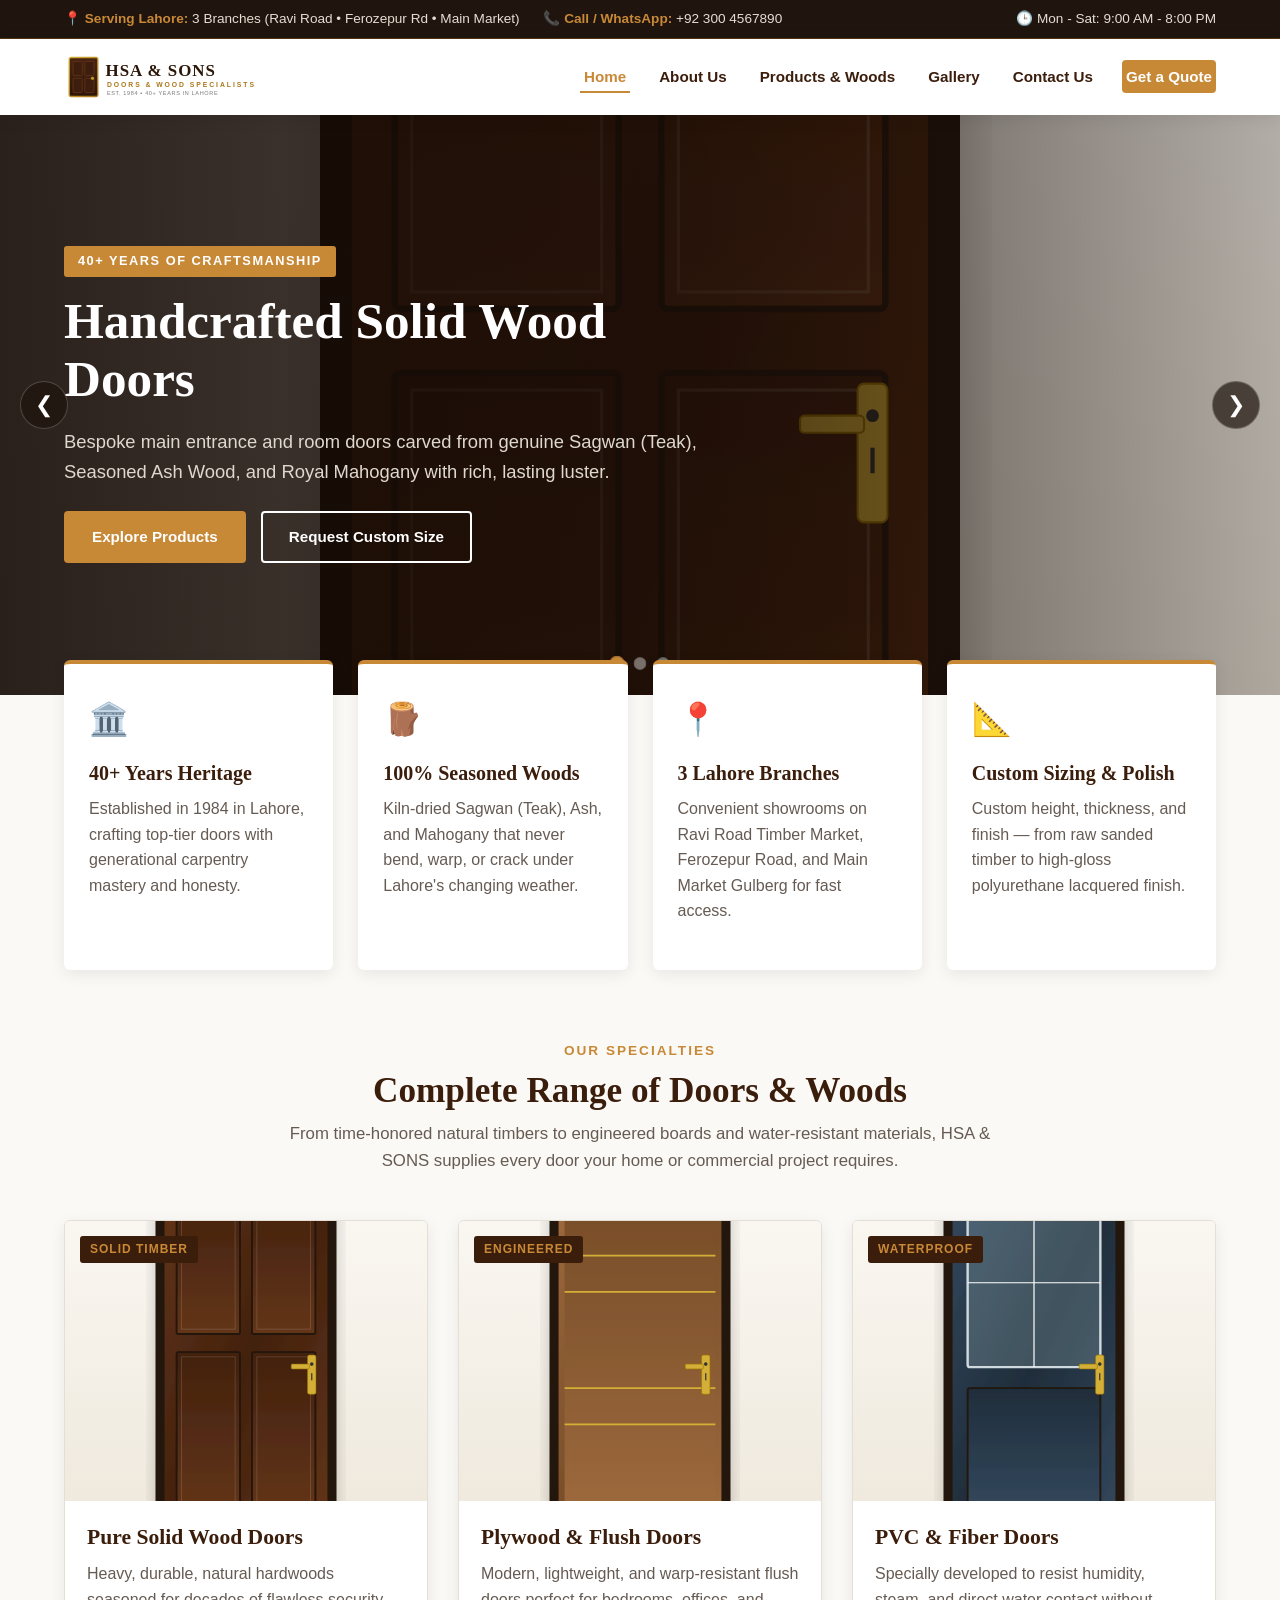
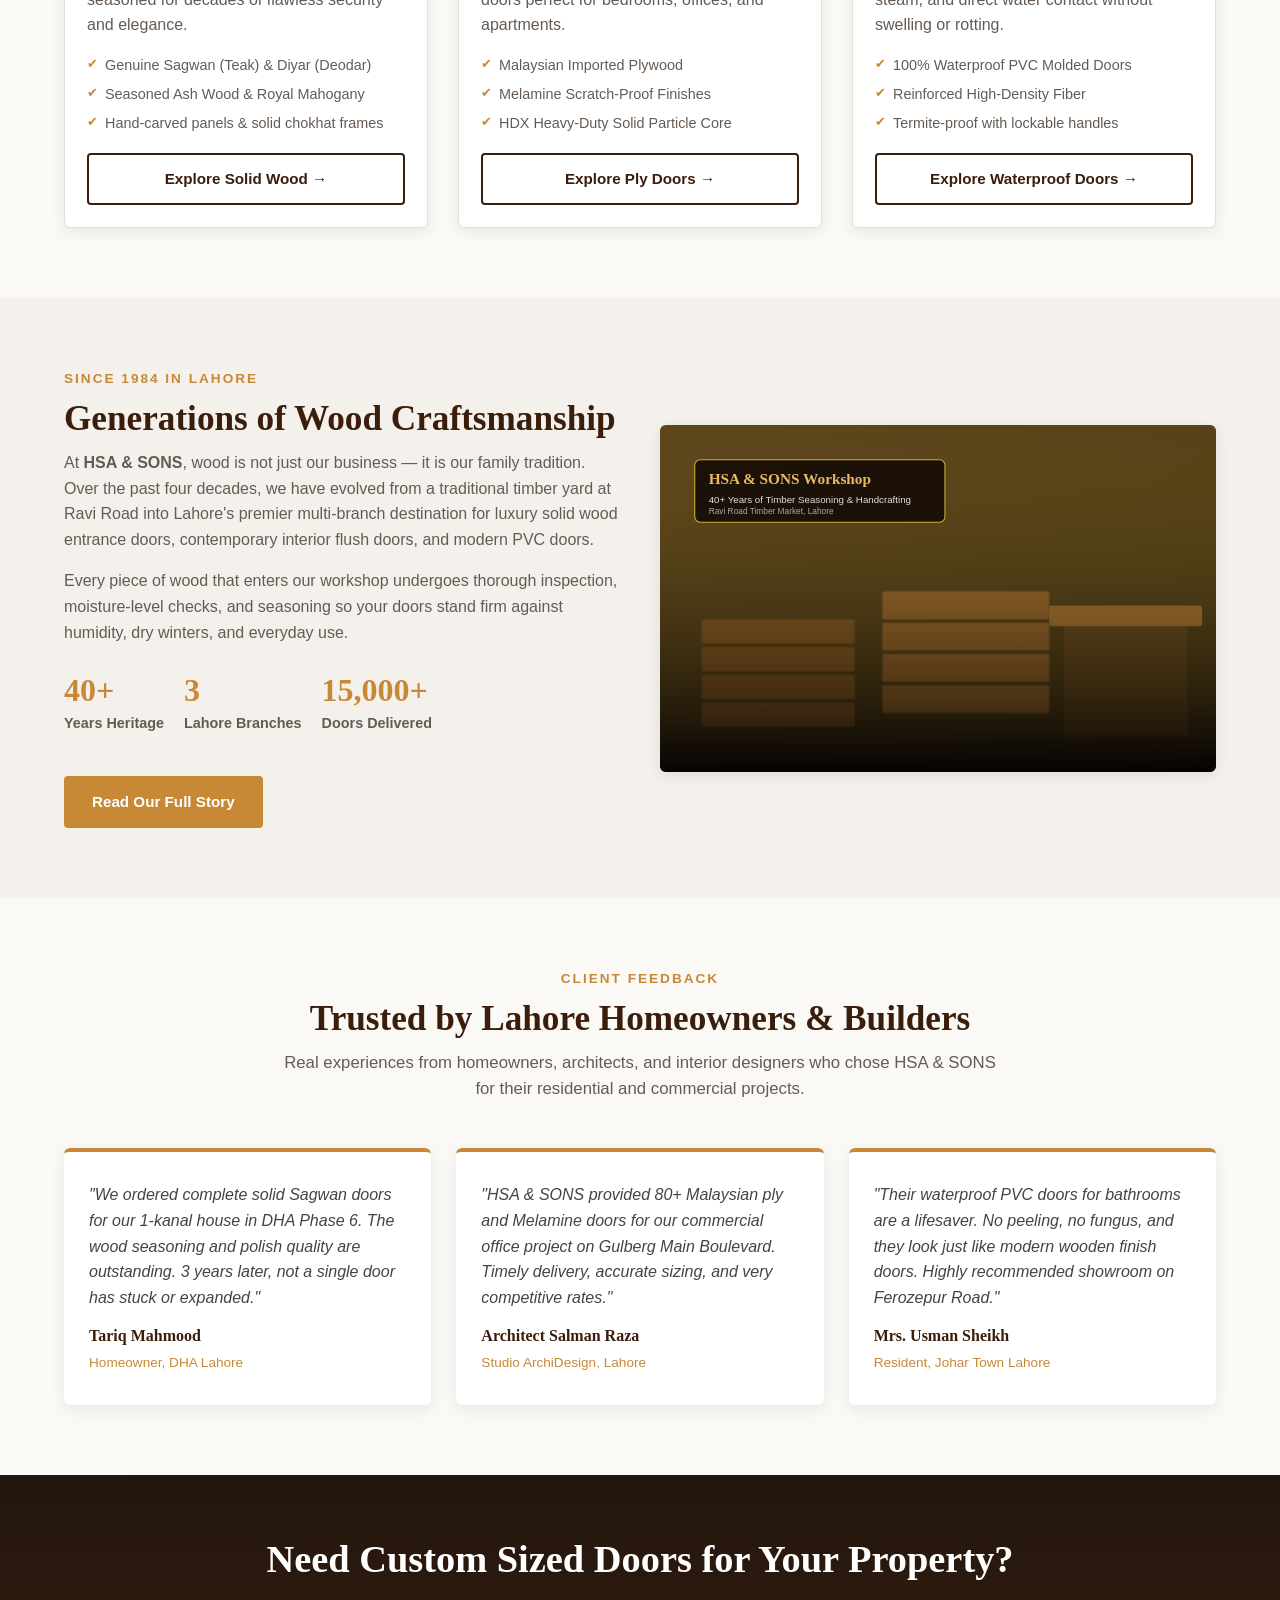
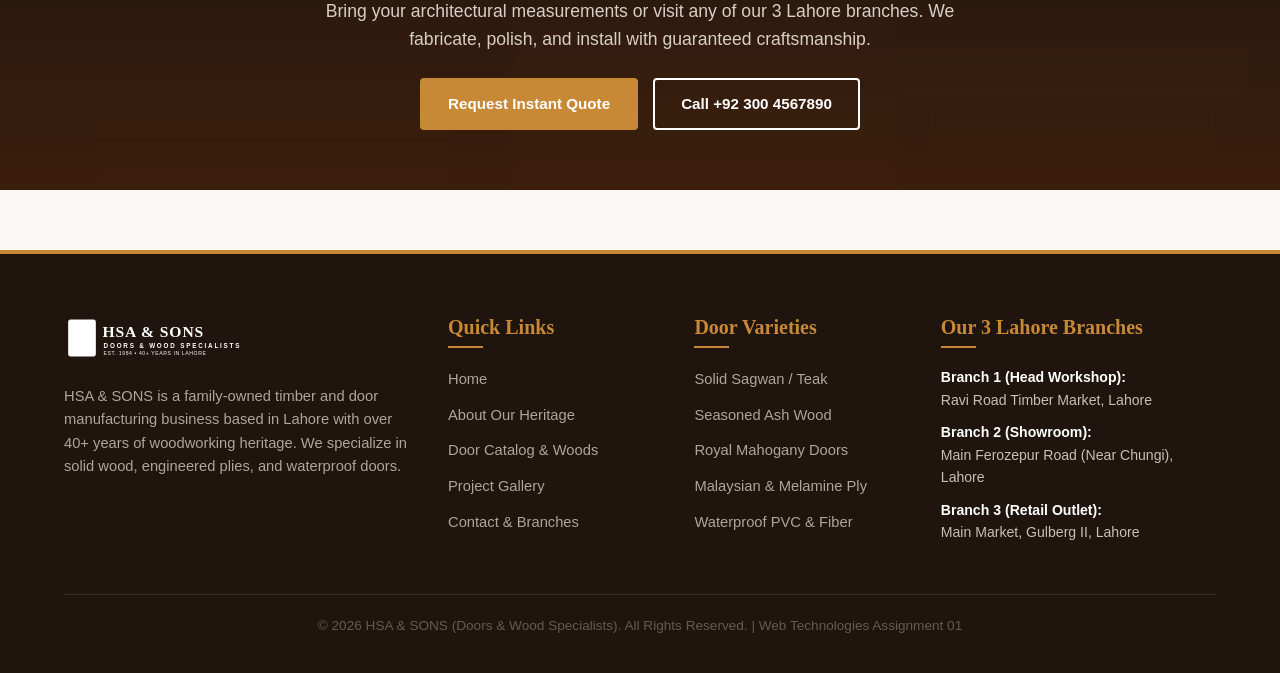
==== index.html @ 4da64493 "feat(home): create semantic index.html with interactive hero slider and highlights" ====
<!DOCTYPE html>
<html lang="en">
<head>
  <meta charset="UTF-8">
  <meta name="viewport" content="width=device-width, initial-scale=1.0">
  <meta name="description" content="HSA & SONS - Lahore's premier door and timber supplier with 40+ years experience and 3 branches. Solid wood, ply doors, PVC and fiber doors.">
  <title>HSA & SONS | Premium Doors & Wood Specialists Lahore (Est. 1984)</title>
  <link rel="stylesheet" href="css/style.css">
</head>
<body>

  <!-- ========================================================================
       Top Bar: Contact numbers and Lahore location highlight
       ======================================================================== -->
  <aside class="top-bar">
    <div class="container">
      <div class="top-bar-info">
        <span>📍 <strong>Serving Lahore:</strong> 3 Branches (Ravi Road • Ferozepur Rd • Main Market)</span>
        <span>📞 <strong>Call / WhatsApp:</strong> +92 300 4567890</span>
      </div>
      <div>
        <span>🕒 Mon - Sat: 9:00 AM - 8:00 PM</span>
      </div>
    </div>
  </aside>

  <!-- ========================================================================
       Header & Navigation Bar
       ======================================================================== -->
  <header class="site-header">
    <div class="container">
      <nav class="navbar" aria-label="Main Navigation">
        <!-- Brand Logo -->
        <a href="index.html" class="logo" title="HSA & SONS Home">
          <img src="images/logo.svg" alt="HSA & SONS Doors and Wood Specialists">
        </a>

        <!-- Mobile Navigation Hamburger Button -->
        <button class="hamburger" id="hamburgerBtn" aria-label="Toggle navigation menu">
          <span></span>
          <span></span>
          <span></span>
        </button>

        <!-- Navigation Links -->
        <ul class="nav-links" id="navLinks">
          <li><a href="index.html" class="active">Home</a></li>
          <li><a href="about.html">About Us</a></li>
          <li><a href="products.html">Products &amp; Woods</a></li>
          <li><a href="gallery.html">Gallery</a></li>
          <li><a href="contact.html">Contact Us</a></li>
          <li><a href="contact.html#quoteForm" class="btn-nav">Get a Quote</a></li>
        </ul>
      </nav>
    </div>
  </header>

  <!-- ========================================================================
       Main Content Container
       ======================================================================== -->
  <main>

    <!-- 1. Hero Image Slider / Carousel -->
    <section class="hero-slider-section" aria-label="Featured Door Showcases">
      <div class="hero-slider-container">

        <!-- Slide 1: Solid Wood Doors -->
        <div class="hero-slide active" style="background-image: url('images/hero-door-1.svg');">
          <div class="container">
            <div class="hero-content">
              <span class="hero-tag">40+ Years of Craftsmanship</span>
              <h1 class="hero-title">Handcrafted Solid Wood Doors</h1>
              <p class="hero-desc">Bespoke main entrance and room doors carved from genuine Sagwan (Teak), Seasoned Ash Wood, and Royal Mahogany with rich, lasting luster.</p>
              <div class="hero-btn-group">
                <a href="products.html" class="btn btn-primary">Explore Products</a>
                <a href="contact.html" class="btn btn-secondary">Request Custom Size</a>
              </div>
            </div>
          </div>
        </div>

        <!-- Slide 2: Contemporary Plywood Doors -->
        <div class="hero-slide" style="background-image: url('images/hero-door-2.svg');">
          <div class="container">
            <div class="hero-content">
              <span class="hero-tag">Modern &amp; Engineered</span>
              <h2 class="hero-title">Architectural Ply &amp; Melamine Doors</h2>
              <p class="hero-desc">High-density Malaysian ply, scratch-resistant Melamine, HDX board, and polished Ash veneer doors designed for elegant modern living spaces.</p>
              <div class="hero-btn-group">
                <a href="products.html" class="btn btn-primary">View Ply Collection</a>
                <a href="about.html" class="btn btn-secondary">Our Heritage</a>
              </div>
            </div>
          </div>
        </div>

        <!-- Slide 3: Waterproof PVC & Fiber Doors -->
        <div class="hero-slide" style="background-image: url('images/hero-door-3.svg');">
          <div class="container">
            <div class="hero-content">
              <span class="hero-tag">100% Moisture Proof</span>
              <h2 class="hero-title">Waterproof PVC &amp; Fiber Doors</h2>
              <p class="hero-desc">Zero swelling, termite-proof, and washable doors specifically engineered for luxury bathrooms, kitchens, washrooms, and utility areas.</p>
              <div class="hero-btn-group">
                <a href="products.html" class="btn btn-primary">Discover Waterproof Doors</a>
                <a href="contact.html" class="btn btn-secondary">Order for Project</a>
              </div>
            </div>
          </div>
        </div>

        <!-- Slider Navigation Controls -->
        <button class="slider-arrow prev" id="prevSlide" aria-label="Previous Slide">&#10094;</button>
        <button class="slider-arrow next" id="nextSlide" aria-label="Next Slide">&#10095;</button>

        <!-- Slider Indicator Dots -->
        <div class="slider-dots">
          <button class="slider-dot active" aria-label="Slide 1"></button>
          <button class="slider-dot" aria-label="Slide 2"></button>
          <button class="slider-dot" aria-label="Slide 3"></button>
        </div>
      </div>
    </section>

    <!-- 2. Four Core Highlights / Value Strip -->
    <section class="container" aria-label="Company Highlights">
      <div class="features-grid">
        <article class="feature-box">
          <div class="feature-icon">🏛️</div>
          <h3>40+ Years Heritage</h3>
          <p>Established in 1984 in Lahore, crafting top-tier doors with generational carpentry mastery and honesty.</p>
        </article>

        <article class="feature-box">
          <div class="feature-icon">🪵</div>
          <h3>100% Seasoned Woods</h3>
          <p>Kiln-dried Sagwan (Teak), Ash, and Mahogany that never bend, warp, or crack under Lahore's changing weather.</p>
        </article>

        <article class="feature-box">
          <div class="feature-icon">📍</div>
          <h3>3 Lahore Branches</h3>
          <p>Convenient showrooms on Ravi Road Timber Market, Ferozepur Road, and Main Market Gulberg for fast access.</p>
        </article>

        <article class="feature-box">
          <div class="feature-icon">📐</div>
          <h3>Custom Sizing &amp; Polish</h3>
          <p>Custom height, thickness, and finish — from raw sanded timber to high-gloss polyurethane lacquered finish.</p>
        </article>
      </div>
    </section>

    <!-- 3. Featured Categories Overview -->
    <section class="section-spacing" aria-label="Featured Door Categories">
      <div class="container">
        <div class="section-title-wrap">
          <span class="section-subtitle">Our Specialties</span>
          <h2 class="section-title">Complete Range of Doors &amp; Woods</h2>
          <p class="section-desc">From time-honored natural timbers to engineered boards and water-resistant materials, HSA &amp; SONS supplies every door your home or commercial project requires.</p>
        </div>

        <div class="category-cards-grid">
          
          <!-- Card 1: Solid Wood Doors -->
          <article class="category-card">
            <div class="category-img">
              <img src="images/door-sagwan.svg" alt="Solid Sagwan Carved Door">
              <span class="category-tag">Solid Timber</span>
            </div>
            <div class="category-body">
              <div>
                <h3>Pure Solid Wood Doors</h3>
                <p>Heavy, durable, natural hardwoods seasoned for decades of flawless security and elegance.</p>
                <ul>
                  <li>Genuine Sagwan (Teak) &amp; Diyar (Deodar)</li>
                  <li>Seasoned Ash Wood &amp; Royal Mahogany</li>
                  <li>Hand-carved panels &amp; solid chokhat frames</li>
                </ul>
              </div>
              <a href="products.html" class="btn btn-outline">Explore Solid Wood &rarr;</a>
            </div>
          </article>

          <!-- Card 2: Ply & Engineered Doors -->
          <article class="category-card">
            <div class="category-img">
              <img src="images/door-malaysia-ply.svg" alt="Malaysian Plywood Flush Door">
              <span class="category-tag">Engineered</span>
            </div>
            <div class="category-body">
              <div>
                <h3>Plywood &amp; Flush Doors</h3>
                <p>Modern, lightweight, and warp-resistant flush doors perfect for bedrooms, offices, and apartments.</p>
                <ul>
                  <li>Malaysian Imported Plywood</li>
                  <li>Melamine Scratch-Proof Finishes</li>
                  <li>HDX Heavy-Duty Solid Particle Core</li>
                </ul>
              </div>
              <a href="products.html" class="btn btn-outline">Explore Ply Doors &rarr;</a>
            </div>
          </article>

          <!-- Card 3: PVC & Fiber Doors -->
          <article class="category-card">
            <div class="category-img">
              <img src="images/door-pvc-bathroom.svg" alt="Waterproof PVC Bathroom Door">
              <span class="category-tag">Waterproof</span>
            </div>
            <div class="category-body">
              <div>
                <h3>PVC &amp; Fiber Doors</h3>
                <p>Specially developed to resist humidity, steam, and direct water contact without swelling or rotting.</p>
                <ul>
                  <li>100% Waterproof PVC Molded Doors</li>
                  <li>Reinforced High-Density Fiber</li>
                  <li>Termite-proof with lockable handles</li>
                </ul>
              </div>
              <a href="products.html" class="btn btn-outline">Explore Waterproof Doors &rarr;</a>
            </div>
          </article>

        </div>
      </div>
    </section>

    <!-- 4. Story / Heritage Spotlight -->
    <section class="section-spacing bg-alt" aria-label="About HSA and Sons Heritage">
      <div class="container">
        <div style="display: grid; grid-template-columns: repeat(auto-fit, minmax(300px, 1fr)); gap: 40px; align-items: center;">
          <div>
            <span class="section-subtitle">Since 1984 in Lahore</span>
            <h2 class="section-title">Generations of Wood Craftsmanship</h2>
            <p>At <strong>HSA &amp; SONS</strong>, wood is not just our business — it is our family tradition. Over the past four decades, we have evolved from a traditional timber yard at Ravi Road into Lahore's premier multi-branch destination for luxury solid wood entrance doors, contemporary interior flush doors, and modern PVC doors.</p>
            <p>Every piece of wood that enters our workshop undergoes thorough inspection, moisture-level checks, and seasoning so your doors stand firm against humidity, dry winters, and everyday use.</p>
            <div style="display: flex; gap: 20px; margin-top: 25px;">
              <div>
                <h3 style="font-size: 2rem; color: var(--color-accent); margin-bottom: 0;">40+</h3>
                <p style="font-size: 0.9rem; font-weight: 600;">Years Heritage</p>
              </div>
              <div>
                <h3 style="font-size: 2rem; color: var(--color-accent); margin-bottom: 0;">3</h3>
                <p style="font-size: 0.9rem; font-weight: 600;">Lahore Branches</p>
              </div>
              <div>
                <h3 style="font-size: 2rem; color: var(--color-accent); margin-bottom: 0;">15,000+</h3>
                <p style="font-size: 0.9rem; font-weight: 600;">Doors Delivered</p>
              </div>
            </div>
            <div style="margin-top: 25px;">
              <a href="about.html" class="btn btn-primary">Read Our Full Story</a>
            </div>
          </div>

          <div>
            <img src="images/workshop.svg" alt="HSA and Sons Lahore Woodworking Workshop" style="border-radius: 6px; box-shadow: var(--box-shadow);">
          </div>
        </div>
      </div>
    </section>

    <!-- 5. Testimonials & Client Reviews -->
    <section class="section-spacing" aria-label="Customer Reviews">
      <div class="container">
        <div class="section-title-wrap">
          <span class="section-subtitle">Client Feedback</span>
          <h2 class="section-title">Trusted by Lahore Homeowners &amp; Builders</h2>
          <p class="section-desc">Real experiences from homeowners, architects, and interior designers who chose HSA &amp; SONS for their residential and commercial projects.</p>
        </div>

        <div style="display: grid; grid-template-columns: repeat(auto-fit, minmax(280px, 1fr)); gap: 25px;">
          
          <article class="feature-box">
            <p style="font-style: italic; color: #444;">"We ordered complete solid Sagwan doors for our 1-kanal house in DHA Phase 6. The wood seasoning and polish quality are outstanding. 3 years later, not a single door has stuck or expanded."</p>
            <h4 style="margin-bottom: 2px;">Tariq Mahmood</h4>
            <span style="font-size: 0.85rem; color: var(--color-accent);">Homeowner, DHA Lahore</span>
          </article>

          <article class="feature-box">
            <p style="font-style: italic; color: #444;">"HSA &amp; SONS provided 80+ Malaysian ply and Melamine doors for our commercial office project on Gulberg Main Boulevard. Timely delivery, accurate sizing, and very competitive rates."</p>
            <h4 style="margin-bottom: 2px;">Architect Salman Raza</h4>
            <span style="font-size: 0.85rem; color: var(--color-accent);">Studio ArchiDesign, Lahore</span>
          </article>

          <article class="feature-box">
            <p style="font-style: italic; color: #444;">"Their waterproof PVC doors for bathrooms are a lifesaver. No peeling, no fungus, and they look just like modern wooden finish doors. Highly recommended showroom on Ferozepur Road."</p>
            <h4 style="margin-bottom: 2px;">Mrs. Usman Sheikh</h4>
            <span style="font-size: 0.85rem; color: var(--color-accent);">Resident, Johar Town Lahore</span>
          </article>

        </div>
      </div>
    </section>

    <!-- 6. Bottom Call to Action -->
    <section style="background: linear-gradient(rgba(31, 20, 14, 0.95), rgba(59, 29, 12, 0.95)), url('images/workshop.svg') center/cover; color: #fff; padding: 60px 0; text-align: center;">
      <div class="container">
        <h2 style="color: #fff; font-size: 2.4rem; margin-bottom: 12px;">Need Custom Sized Doors for Your Property?</h2>
        <p style="color: #d8cfc4; max-width: 650px; margin: 0 auto 25px auto; font-size: 1.1rem;">Bring your architectural measurements or visit any of our 3 Lahore branches. We fabricate, polish, and install with guaranteed craftsmanship.</p>
        <div style="display: flex; justify-content: center; gap: 15px; flex-wrap: wrap;">
          <a href="contact.html" class="btn btn-primary">Request Instant Quote</a>
          <a href="tel:+923004567890" class="btn btn-secondary">Call +92 300 4567890</a>
        </div>
      </div>
    </section>

  </main>

  <!-- ========================================================================
       Footer: Branch Addresses, Quick Links, and Copyright
       ======================================================================== -->
  <footer class="site-footer">
    <div class="container">
      <div class="footer-grid">
        
        <!-- Col 1: About -->
        <div class="footer-col">
          <a href="index.html" style="display: inline-block; margin-bottom: 15px;">
            <img src="images/logo.svg" alt="HSA & SONS" style="height: 48px; filter: brightness(0) invert(1);">
          </a>
          <p>HSA &amp; SONS is a family-owned timber and door manufacturing business based in Lahore with over 40+ years of woodworking heritage. We specialize in solid wood, engineered plies, and waterproof doors.</p>
        </div>

        <!-- Col 2: Quick Links -->
        <div class="footer-col">
          <h3>Quick Links</h3>
          <ul>
            <li><a href="index.html">Home</a></li>
            <li><a href="about.html">About Our Heritage</a></li>
            <li><a href="products.html">Door Catalog &amp; Woods</a></li>
            <li><a href="gallery.html">Project Gallery</a></li>
            <li><a href="contact.html">Contact &amp; Branches</a></li>
          </ul>
        </div>

        <!-- Col 3: Product Types -->
        <div class="footer-col">
          <h3>Door Varieties</h3>
          <ul>
            <li><a href="products.html">Solid Sagwan / Teak</a></li>
            <li><a href="products.html">Seasoned Ash Wood</a></li>
            <li><a href="products.html">Royal Mahogany Doors</a></li>
            <li><a href="products.html">Malaysian &amp; Melamine Ply</a></li>
            <li><a href="products.html">Waterproof PVC &amp; Fiber</a></li>
          </ul>
        </div>

        <!-- Col 4: Our 3 Lahore Branches -->
        <div class="footer-col">
          <h3>Our 3 Lahore Branches</h3>
          <ul class="branch-list">
            <li>
              <strong>Branch 1 (Head Workshop):</strong>
              Ravi Road Timber Market, Lahore
            </li>
            <li>
              <strong>Branch 2 (Showroom):</strong>
              Main Ferozepur Road (Near Chungi), Lahore
            </li>
            <li>
              <strong>Branch 3 (Retail Outlet):</strong>
              Main Market, Gulberg II, Lahore
            </li>
          </ul>
        </div>

      </div>

      <!-- Copyright Notice -->
      <div class="footer-bottom">
        <p>&copy; 2026 HSA &amp; SONS (Doors &amp; Wood Specialists). All Rights Reserved. | Web Technologies Assignment 01</p>
      </div>
    </div>
  </footer>

  <!-- Main JavaScript File -->
  <script src="js/main.js"></script>
</body>
</html>
---- css/style.css ----
/* ==========================================================================
   HSA & SONS - DOORS & WOOD SPECIALISTS (EST. 1984, LAHORE)
   Main Stylesheet: style.css
   Course: Web Technologies - Assignment 01
   ========================================================================== */

/* --------------------------------------------------------------------------
   1. CSS Variables & Global Resets
   -------------------------------------------------------------------------- */
:root {
  /* Brand Color Palette - Rich Timber & Warm Gold */
  --color-primary: #3b1d0c;       /* Deep Walnut / Dark Wood */
  --color-primary-light: #5a2e16; /* Medium Teak Wood */
  --color-accent: #c88937;        /* Warm Gold / Brass Accent */
  --color-accent-hover: #b07222;  /* Darker Gold on hover */
  --color-dark: #1f140e;          /* Off-black text */
  --color-light: #fbf9f5;         /* Warm Ivory background */
  --color-white: #ffffff;         /* Pure white */
  --color-gray-100: #f4f0eb;      /* Light gray-wood tint */
  --color-gray-200: #e5ded5;      /* Border line color */
  --color-gray-600: #665b53;      /* Subtitle / body text */
  --color-success: #2e7d32;       /* Success green */
  --color-error: #c62828;         /* Error alert red */

  /* Typography */
  --font-heading: 'Georgia', 'Times New Roman', serif;
  --font-body: 'Segoe UI', Tahoma, Geneva, Verdana, sans-serif;

  /* Layout Spacing & Shadows */
  --container-width: 1200px;
  --transition: all 0.3s ease;
  --box-shadow: 0 4px 15px rgba(0, 0, 0, 0.08);
  --box-shadow-hover: 0 8px 25px rgba(0, 0, 0, 0.14);
}

/* Universal Box-Sizing Reset */
* {
  margin: 0;
  padding: 0;
  box-sizing: border-box;
}

html {
  scroll-behavior: smooth;
}

body {
  font-family: var(--font-body);
  color: var(--color-dark);
  background-color: var(--color-light);
  line-height: 1.6;
}

/* Layout Container */
.container {
  width: 90%;
  max-width: var(--container-width);
  margin: 0 auto;
}

/* Typography Defaults */
h1, h2, h3, h4, h5, h6 {
  font-family: var(--font-heading);
  color: var(--color-primary);
  line-height: 1.3;
  margin-bottom: 0.5rem;
}

p {
  margin-bottom: 1rem;
  color: var(--color-gray-600);
}

a {
  color: inherit;
  text-decoration: none;
  transition: var(--transition);
}

ul {
  list-style: none;
}

img {
  max-width: 100%;
  height: auto;
  display: block;
}

/* --------------------------------------------------------------------------
   2. Top Bar & Navigation
   -------------------------------------------------------------------------- */
.top-bar {
  background-color: var(--color-dark);
  color: var(--color-gray-200);
  font-size: 0.85rem;
  padding: 8px 0;
  border-bottom: 1px solid rgba(200, 137, 55, 0.3);
}

.top-bar .container {
  display: flex;
  justify-content: space-between;
  align-items: center;
  flex-wrap: wrap;
  gap: 10px;
}

.top-bar-info span {
  margin-right: 20px;
}

.top-bar-info strong {
  color: var(--color-accent);
}

/* Main Site Header */
.site-header {
  background-color: var(--color-white);
  box-shadow: var(--box-shadow);
  position: sticky;
  top: 0;
  z-index: 1000;
}

.navbar {
  display: flex;
  justify-content: space-between;
  align-items: center;
  padding: 12px 0;
}

.logo img {
  height: 52px;
  width: auto;
}

/* Navigation Menu */
.nav-links {
  display: flex;
  align-items: center;
  gap: 25px;
}

.nav-links a {
  font-weight: 600;
  font-size: 0.95rem;
  color: var(--color-primary);
  padding: 8px 4px;
  position: relative;
}

.nav-links a:hover,
.nav-links a.active {
  color: var(--color-accent);
}

.nav-links a.active::after {
  content: '';
  position: absolute;
  bottom: 0;
  left: 0;
  width: 100%;
  height: 2px;
  background-color: var(--color-accent);
}

/* Header Quote CTA Button */
.btn-nav {
  padding: 8px 18px;
  background-color: var(--color-accent);
  color: var(--color-white) !important;
  border-radius: 4px;
  font-size: 0.88rem;
  font-weight: 600;
}

.btn-nav:hover {
  background-color: var(--color-accent-hover);
}

/* Hamburger Menu Icon (Mobile) */
.hamburger {
  display: none;
  background: none;
  border: none;
  cursor: pointer;
  padding: 6px;
}

.hamburger span {
  display: block;
  width: 26px;
  height: 3px;
  margin: 5px 0;
  background-color: var(--color-primary);
  transition: var(--transition);
}

/* --------------------------------------------------------------------------
   3. Common Buttons & Utility Components
   -------------------------------------------------------------------------- */
.btn {
  display: inline-block;
  padding: 12px 26px;
  border-radius: 4px;
  font-weight: 600;
  font-size: 0.95rem;
  cursor: pointer;
  border: 2px solid transparent;
  transition: var(--transition);
  text-align: center;
}

.btn-primary {
  background-color: var(--color-accent);
  color: var(--color-white);
}

.btn-primary:hover {
  background-color: var(--color-accent-hover);
  color: var(--color-white);
}

.btn-secondary {
  background-color: transparent;
  color: var(--color-white);
  border-color: var(--color-white);
}

.btn-secondary:hover {
  background-color: var(--color-white);
  color: var(--color-primary);
}

.btn-outline {
  background-color: transparent;
  color: var(--color-primary);
  border-color: var(--color-primary);
}

.btn-outline:hover {
  background-color: var(--color-primary);
  color: var(--color-white);
}

.section-spacing {
  padding: 70px 0;
}

.bg-alt {
  background-color: var(--color-gray-100);
}

.section-title-wrap {
  text-align: center;
  max-width: 720px;
  margin: 0 auto 45px auto;
}

.section-subtitle {
  font-size: 0.85rem;
  font-weight: 700;
  text-transform: uppercase;
  color: var(--color-accent);
  letter-spacing: 2px;
  display: block;
  margin-bottom: 6px;
}

.section-title {
  font-size: 2.2rem;
  color: var(--color-primary);
}

.section-desc {
  font-size: 1.05rem;
  color: var(--color-gray-600);
}

/* Page Banner for Internal Pages */
.page-banner {
  background: linear-gradient(rgba(31, 20, 14, 0.88), rgba(59, 29, 12, 0.92)), url('../images/workshop.svg') center/cover no-repeat;
  color: var(--color-white);
  padding: 60px 0;
  text-align: center;
}

.page-banner h1 {
  color: var(--color-white);
  font-size: 2.6rem;
  margin-bottom: 10px;
}

.page-banner p {
  color: var(--color-gray-200);
  font-size: 1.1rem;
  max-width: 650px;
  margin: 0 auto;
}

/* --------------------------------------------------------------------------
   4. Hero Slider / Carousel (index.html)
   -------------------------------------------------------------------------- */
.hero-slider-section {
  position: relative;
  background-color: var(--color-dark);
  overflow: hidden;
}

.hero-slider-container {
  position: relative;
  height: 580px;
  width: 100%;
}

.hero-slide {
  position: absolute;
  top: 0;
  left: 0;
  width: 100%;
  height: 100%;
  opacity: 0;
  visibility: hidden;
  transition: opacity 0.8s ease-in-out, visibility 0.8s;
  display: flex;
  align-items: center;
  background-size: cover;
  background-position: center;
}

.hero-slide.active {
  opacity: 1;
  visibility: visible;
}

.hero-slide::before {
  content: '';
  position: absolute;
  top: 0;
  left: 0;
  width: 100%;
  height: 100%;
  background: linear-gradient(90deg, rgba(20, 10, 5, 0.9) 0%, rgba(20, 10, 5, 0.75) 50%, rgba(20, 10, 5, 0.3) 100%);
}

.hero-content {
  position: relative;
  z-index: 2;
  max-width: 650px;
  color: var(--color-white);
}

.hero-tag {
  display: inline-block;
  background-color: var(--color-accent);
  color: var(--color-white);
  font-size: 0.8rem;
  font-weight: 700;
  letter-spacing: 1.5px;
  padding: 5px 14px;
  border-radius: 3px;
  text-transform: uppercase;
  margin-bottom: 15px;
}

.hero-title {
  font-size: 3.2rem;
  color: var(--color-white);
  margin-bottom: 18px;
  line-height: 1.15;
}

.hero-desc {
  font-size: 1.15rem;
  color: #dfd8cf;
  margin-bottom: 25px;
}

.hero-btn-group {
  display: flex;
  gap: 15px;
  flex-wrap: wrap;
}

/* Slider Controls (Next/Prev Arrows) */
.slider-arrow {
  position: absolute;
  top: 50%;
  transform: translateY(-50%);
  background: rgba(31, 20, 14, 0.7);
  color: var(--color-white);
  border: 1px solid rgba(255, 255, 255, 0.2);
  width: 48px;
  height: 48px;
  border-radius: 50%;
  display: flex;
  align-items: center;
  justify-content: center;
  font-size: 1.4rem;
  cursor: pointer;
  z-index: 10;
  transition: var(--transition);
}

.slider-arrow:hover {
  background-color: var(--color-accent);
  border-color: var(--color-accent);
}

.slider-arrow.prev {
  left: 20px;
}

.slider-arrow.next {
  right: 20px;
}

/* Slider Dots */
.slider-dots {
  position: absolute;
  bottom: 25px;
  left: 50%;
  transform: translateX(-50%);
  display: flex;
  gap: 10px;
  z-index: 10;
}

.slider-dot {
  width: 13px;
  height: 13px;
  border-radius: 50%;
  background: rgba(255, 255, 255, 0.4);
  border: 1px solid rgba(0, 0, 0, 0.2);
  cursor: pointer;
  transition: var(--transition);
}

.slider-dot.active,
.slider-dot:hover {
  background-color: var(--color-accent);
  transform: scale(1.2);
}

/* --------------------------------------------------------------------------
   5. Highlights & Feature Boxes (Flexbox & Grid)
   -------------------------------------------------------------------------- */
.features-grid {
  display: grid;
  grid-template-columns: repeat(auto-fit, minmax(250px, 1fr));
  gap: 25px;
  margin-top: -35px;
  position: relative;
  z-index: 20;
}

.feature-box {
  background: var(--color-white);
  padding: 30px 25px;
  border-radius: 6px;
  box-shadow: var(--box-shadow);
  border-top: 4px solid var(--color-accent);
  transition: var(--transition);
}

.feature-box:hover {
  transform: translateY(-6px);
  box-shadow: var(--box-shadow-hover);
}

.feature-icon {
  font-size: 2rem;
  color: var(--color-accent);
  margin-bottom: 15px;
}

.feature-box h3 {
  font-size: 1.25rem;
  margin-bottom: 10px;
}

/* --------------------------------------------------------------------------
   6. Door Categories & Product Cards (CSS Grid)
   -------------------------------------------------------------------------- */
.category-cards-grid {
  display: grid;
  grid-template-columns: repeat(auto-fit, minmax(320px, 1fr));
  gap: 30px;
}

.category-card {
  background: var(--color-white);
  border-radius: 6px;
  overflow: hidden;
  box-shadow: var(--box-shadow);
  transition: var(--transition);
  border: 1px solid var(--color-gray-200);
  display: flex;
  flex-direction: column;
}

.category-card:hover {
  transform: translateY(-5px);
  box-shadow: var(--box-shadow-hover);
}

.category-img {
  position: relative;
  height: 280px;
  overflow: hidden;
  background-color: #eee;
}

.category-img img {
  width: 100%;
  height: 100%;
  object-fit: cover;
  transition: transform 0.5s ease;
}

.category-card:hover .category-img img {
  transform: scale(1.05);
}

.category-tag {
  position: absolute;
  top: 15px;
  left: 15px;
  background-color: var(--color-primary);
  color: var(--color-accent);
  font-size: 0.75rem;
  font-weight: 700;
  letter-spacing: 1px;
  padding: 4px 10px;
  border-radius: 3px;
  text-transform: uppercase;
}

.category-body {
  padding: 22px;
  flex-grow: 1;
  display: flex;
  flex-direction: column;
  justify-content: space-between;
}

.category-body h3 {
  font-size: 1.35rem;
  margin-bottom: 10px;
}

.category-body ul {
  margin: 12px 0 18px 0;
}

.category-body ul li {
  font-size: 0.9rem;
  color: var(--color-gray-600);
  margin-bottom: 6px;
  position: relative;
  padding-left: 18px;
}

.category-body ul li::before {
  content: '✔';
  position: absolute;
  left: 0;
  color: var(--color-accent);
  font-size: 0.8rem;
}

/* Filter Navigation Bar */
.filter-nav {
  display: flex;
  justify-content: center;
  flex-wrap: wrap;
  gap: 12px;
  margin-bottom: 35px;
}

.filter-btn {
  background: var(--color-white);
  border: 1px solid var(--color-gray-200);
  color: var(--color-primary);
  padding: 10px 22px;
  border-radius: 25px;
  font-size: 0.92rem;
  font-weight: 600;
  cursor: pointer;
  transition: var(--transition);
}

.filter-btn:hover,
.filter-btn.active {
  background-color: var(--color-primary);
  color: var(--color-accent);
  border-color: var(--color-primary);
}

/* --------------------------------------------------------------------------
   7. Tables (Branches & Wood Comparison)
   -------------------------------------------------------------------------- */
.table-responsive {
  width: 100%;
  overflow-x: auto;
  margin: 25px 0;
  box-shadow: var(--box-shadow);
  border-radius: 6px;
}

.styled-table {
  width: 100%;
  border-collapse: collapse;
  background-color: var(--color-white);
  font-size: 0.95rem;
  text-align: left;
}

.styled-table thead tr {
  background-color: var(--color-primary);
  color: var(--color-white);
}

.styled-table th,
.styled-table td {
  padding: 14px 18px;
  border-bottom: 1px solid var(--color-gray-200);
}

.styled-table tbody tr:hover {
  background-color: var(--color-gray-100);
}

.styled-table tbody tr:last-of-type td {
  border-bottom: 2px solid var(--color-primary);
}

.badge-tag {
  display: inline-block;
  padding: 3px 8px;
  font-size: 0.78rem;
  font-weight: 600;
  border-radius: 3px;
  background-color: #e8f5e9;
  color: #2e7d32;
}

/* --------------------------------------------------------------------------
   8. Gallery & Lightbox Grid
   -------------------------------------------------------------------------- */
.gallery-grid {
  display: grid;
  grid-template-columns: repeat(auto-fill, minmax(280px, 1fr));
  gap: 20px;
}

.gallery-item {
  position: relative;
  border-radius: 6px;
  overflow: hidden;
  box-shadow: var(--box-shadow);
  height: 320px;
  cursor: pointer;
}

.gallery-item img {
  width: 100%;
  height: 100%;
  object-fit: cover;
  transition: transform 0.4s ease;
}

.gallery-item:hover img {
  transform: scale(1.08);
}

.gallery-overlay {
  position: absolute;
  top: 0;
  left: 0;
  width: 100%;
  height: 100%;
  background: linear-gradient(to top, rgba(31, 20, 14, 0.9) 0%, rgba(31, 20, 14, 0.3) 60%, transparent 100%);
  display: flex;
  flex-direction: column;
  justify-content: flex-end;
  padding: 20px;
  color: var(--color-white);
  opacity: 0;
  transition: opacity 0.3s ease;
}

.gallery-item:hover .gallery-overlay {
  opacity: 1;
}

.gallery-overlay h4 {
  color: var(--color-white);
  font-size: 1.15rem;
  margin-bottom: 4px;
}

.gallery-overlay span {
  font-size: 0.85rem;
  color: var(--color-accent);
}

/* --------------------------------------------------------------------------
   9. Contact Form & Layout
   -------------------------------------------------------------------------- */
.contact-layout-grid {
  display: grid;
  grid-template-columns: 1.2fr 1.8fr;
  gap: 40px;
}

.contact-info-cards {
  display: flex;
  flex-direction: column;
  gap: 20px;
}

.info-card {
  background: var(--color-white);
  padding: 24px;
  border-radius: 6px;
  box-shadow: var(--box-shadow);
  border-left: 4px solid var(--color-accent);
}

.info-card h4 {
  color: var(--color-primary);
  font-size: 1.15rem;
  margin-bottom: 6px;
}

.contact-form-box {
  background: var(--color-white);
  padding: 35px 30px;
  border-radius: 6px;
  box-shadow: var(--box-shadow);
  border: 1px solid var(--color-gray-200);
}

.form-group {
  margin-bottom: 20px;
}

.form-group label {
  display: block;
  font-weight: 600;
  font-size: 0.92rem;
  color: var(--color-primary);
  margin-bottom: 6px;
}

.form-control {
  width: 100%;
  padding: 12px 14px;
  font-size: 0.95rem;
  font-family: inherit;
  border: 1px solid var(--color-gray-200);
  border-radius: 4px;
  background-color: #fff;
  transition: var(--transition);
}

.form-control:focus {
  outline: none;
  border-color: var(--color-accent);
  box-shadow: 0 0 0 3px rgba(200, 137, 55, 0.2);
}

.input-error {
  border-color: var(--color-error) !important;
  background-color: #fff8f8;
}

.error-message {
  display: none;
  color: var(--color-error);
  font-size: 0.82rem;
  margin-top: 4px;
  font-weight: 500;
}

.form-alert {
  display: none;
  padding: 14px 18px;
  border-radius: 4px;
  margin-bottom: 20px;
  font-size: 0.95rem;
}

.form-alert.success {
  background-color: #e8f5e9;
  color: #1b5e20;
  border: 1px solid #a5d6a7;
}

.form-alert.error {
  background-color: #ffebee;
  color: #b71c1c;
  border: 1px solid #ffcdd2;
}

/* --------------------------------------------------------------------------
   10. Modal Lightbox
   -------------------------------------------------------------------------- */
.modal-overlay {
  display: none;
  position: fixed;
  top: 0;
  left: 0;
  width: 100%;
  height: 100%;
  background-color: rgba(15, 10, 6, 0.85);
  z-index: 2000;
  justify-content: center;
  align-items: center;
  padding: 20px;
  opacity: 0;
  transition: opacity 0.3s ease;
}

.modal-overlay.active {
  display: flex;
  opacity: 1;
}

.modal-content {
  background-color: var(--color-white);
  max-width: 650px;
  width: 100%;
  border-radius: 6px;
  overflow: hidden;
  position: relative;
  box-shadow: 0 10px 30px rgba(0, 0, 0, 0.4);
}

.modal-close-btn {
  position: absolute;
  top: 12px;
  right: 15px;
  background: var(--color-primary);
  color: var(--color-white);
  border: none;
  width: 34px;
  height: 34px;
  border-radius: 50%;
  font-size: 1.2rem;
  font-weight: bold;
  cursor: pointer;
  display: flex;
  align-items: center;
  justify-content: center;
  z-index: 10;
}

.modal-img-wrap img {
  width: 100%;
  height: 360px;
  object-fit: cover;
}

.modal-body {
  padding: 20px 25px;
}

.modal-body h3 {
  font-size: 1.5rem;
  color: var(--color-primary);
  margin-bottom: 8px;
}

.modal-body p {
  font-size: 0.95rem;
  color: var(--color-gray-600);
}

.modal-meta {
  display: flex;
  gap: 20px;
  margin-top: 15px;
  padding-top: 15px;
  border-top: 1px solid var(--color-gray-200);
  font-size: 0.88rem;
}

.modal-meta div strong {
  display: block;
  color: var(--color-primary);
}

/* --------------------------------------------------------------------------
   11. Footer
   -------------------------------------------------------------------------- */
.site-footer {
  background-color: var(--color-dark);
  color: var(--color-gray-200);
  padding-top: 60px;
  margin-top: 60px;
  border-top: 4px solid var(--color-accent);
}

.footer-grid {
  display: grid;
  grid-template-columns: 2fr 1.2fr 1.2fr 1.6fr;
  gap: 40px;
  padding-bottom: 40px;
  border-bottom: 1px solid rgba(255, 255, 255, 0.1);
}

.footer-col h3 {
  color: var(--color-accent);
  font-size: 1.25rem;
  margin-bottom: 18px;
  position: relative;
  padding-bottom: 8px;
}

.footer-col h3::after {
  content: '';
  position: absolute;
  bottom: 0;
  left: 0;
  width: 35px;
  height: 2px;
  background-color: var(--color-accent);
}

.footer-col p {
  color: #b0a59a;
  font-size: 0.92rem;
  line-height: 1.6;
}

.footer-col ul li {
  margin-bottom: 10px;
}

.footer-col ul li a {
  color: #b0a59a;
  font-size: 0.92rem;
}

.footer-col ul li a:hover {
  color: var(--color-accent);
  padding-left: 5px;
}

.branch-list li {
  margin-bottom: 12px;
  font-size: 0.88rem;
  color: #c9bfb4;
}

.branch-list strong {
  color: var(--color-white);
  display: block;
}

.footer-bottom {
  text-align: center;
  padding: 20px 0;
  font-size: 0.85rem;
  color: #8c7f73;
}

/* --------------------------------------------------------------------------
   12. Responsive Breakpoints
   -------------------------------------------------------------------------- */
@media (max-width: 992px) {
  .hero-title {
    font-size: 2.5rem;
  }

  .hero-slider-container {
    height: 500px;
  }

  .contact-layout-grid {
    grid-template-columns: 1fr;
  }

  .footer-grid {
    grid-template-columns: 1fr 1fr;
    gap: 30px;
  }
}

@media (max-width: 768px) {
  .top-bar {
    display: none;
  }

  .hamburger {
    display: block;
  }

  .nav-links {
    position: absolute;
    top: 100%;
    left: 0;
    width: 100%;
    background-color: var(--color-white);
    flex-direction: column;
    padding: 20px;
    gap: 15px;
    box-shadow: 0 10px 15px rgba(0, 0, 0, 0.1);
    display: none;
  }

  .nav-links.show {
    display: flex;
  }

  .hamburger.active span:nth-child(1) {
    transform: rotate(45deg) translate(5px, 6px);
  }

  .hamburger.active span:nth-child(2) {
    opacity: 0;
  }

  .hamburger.active span:nth-child(3) {
    transform: rotate(-45deg) translate(5px, -6px);
  }

  .hero-slider-container {
    height: 440px;
  }

  .hero-title {
    font-size: 2rem;
  }

  .hero-desc {
    font-size: 1rem;
  }

  .features-grid {
    margin-top: 30px;
  }

  .footer-grid {
    grid-template-columns: 1fr;
  }

  .section-title {
    font-size: 1.8rem;
  }
}
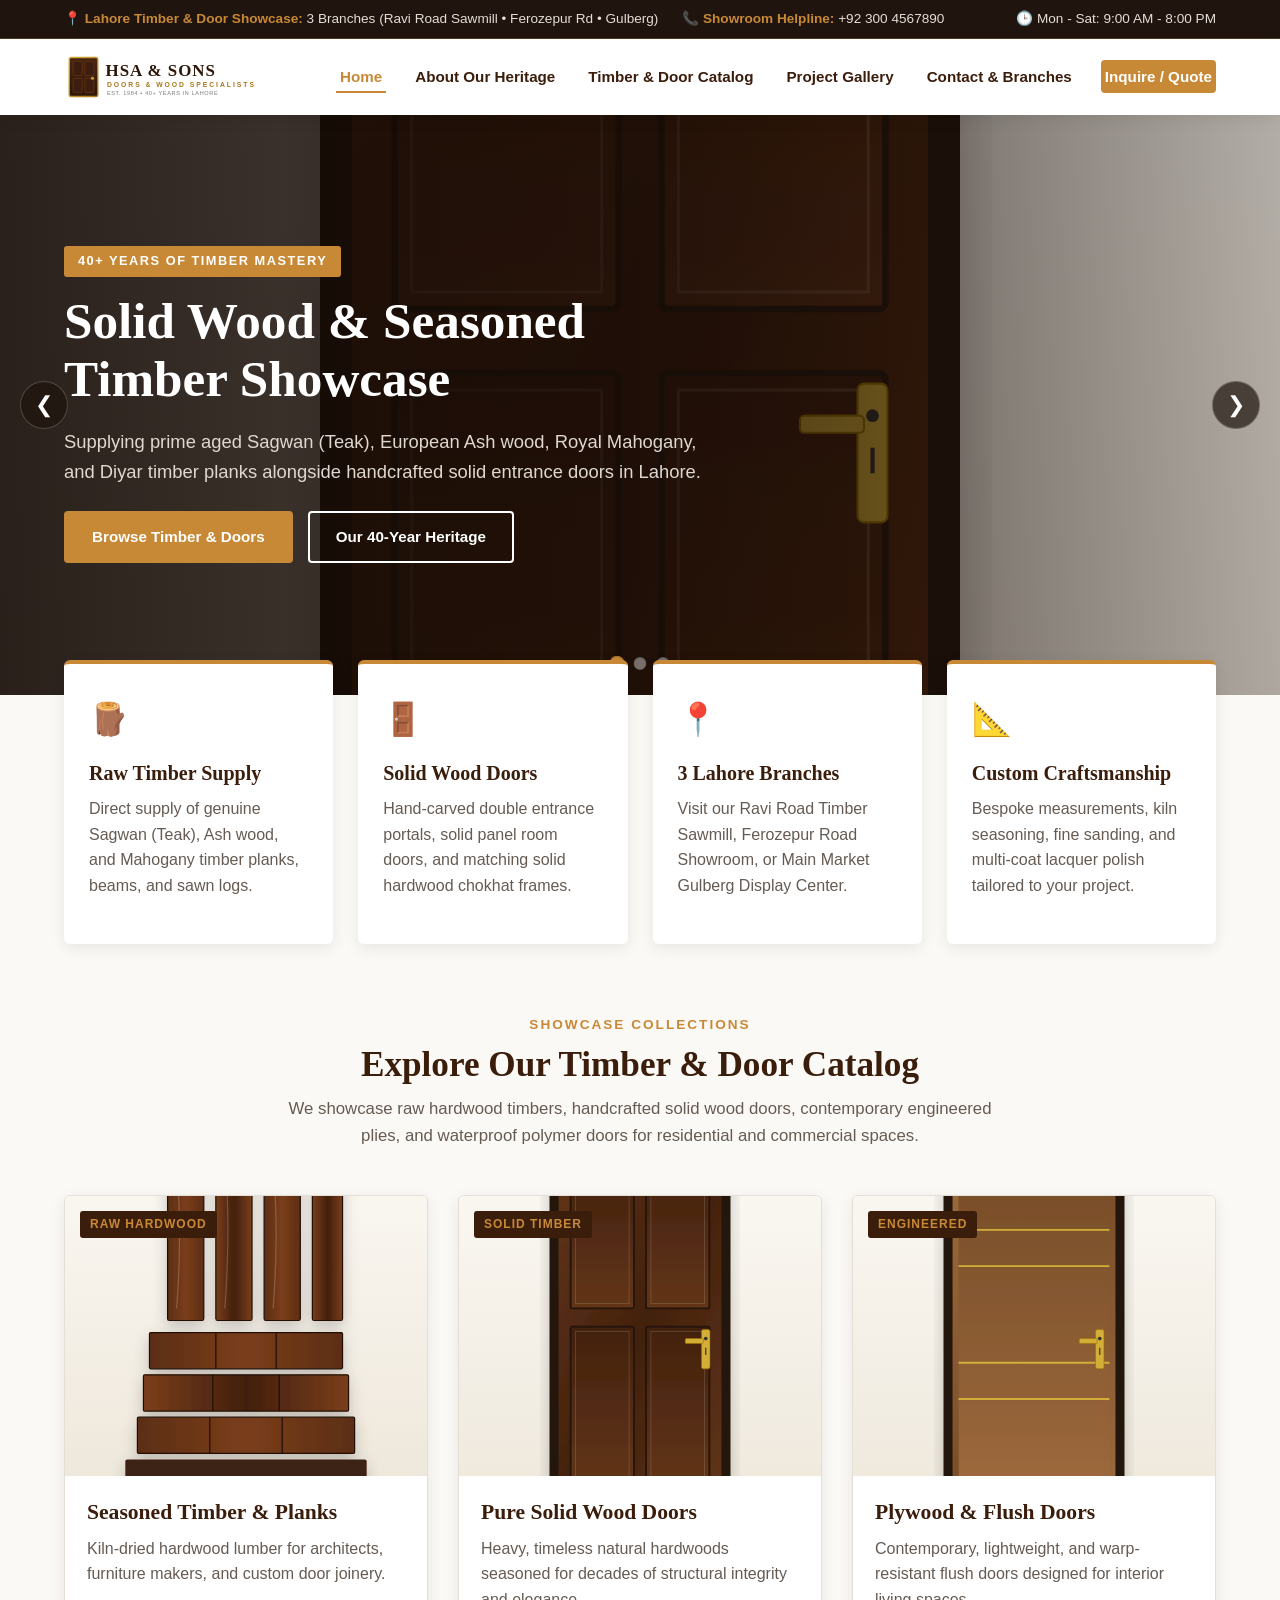
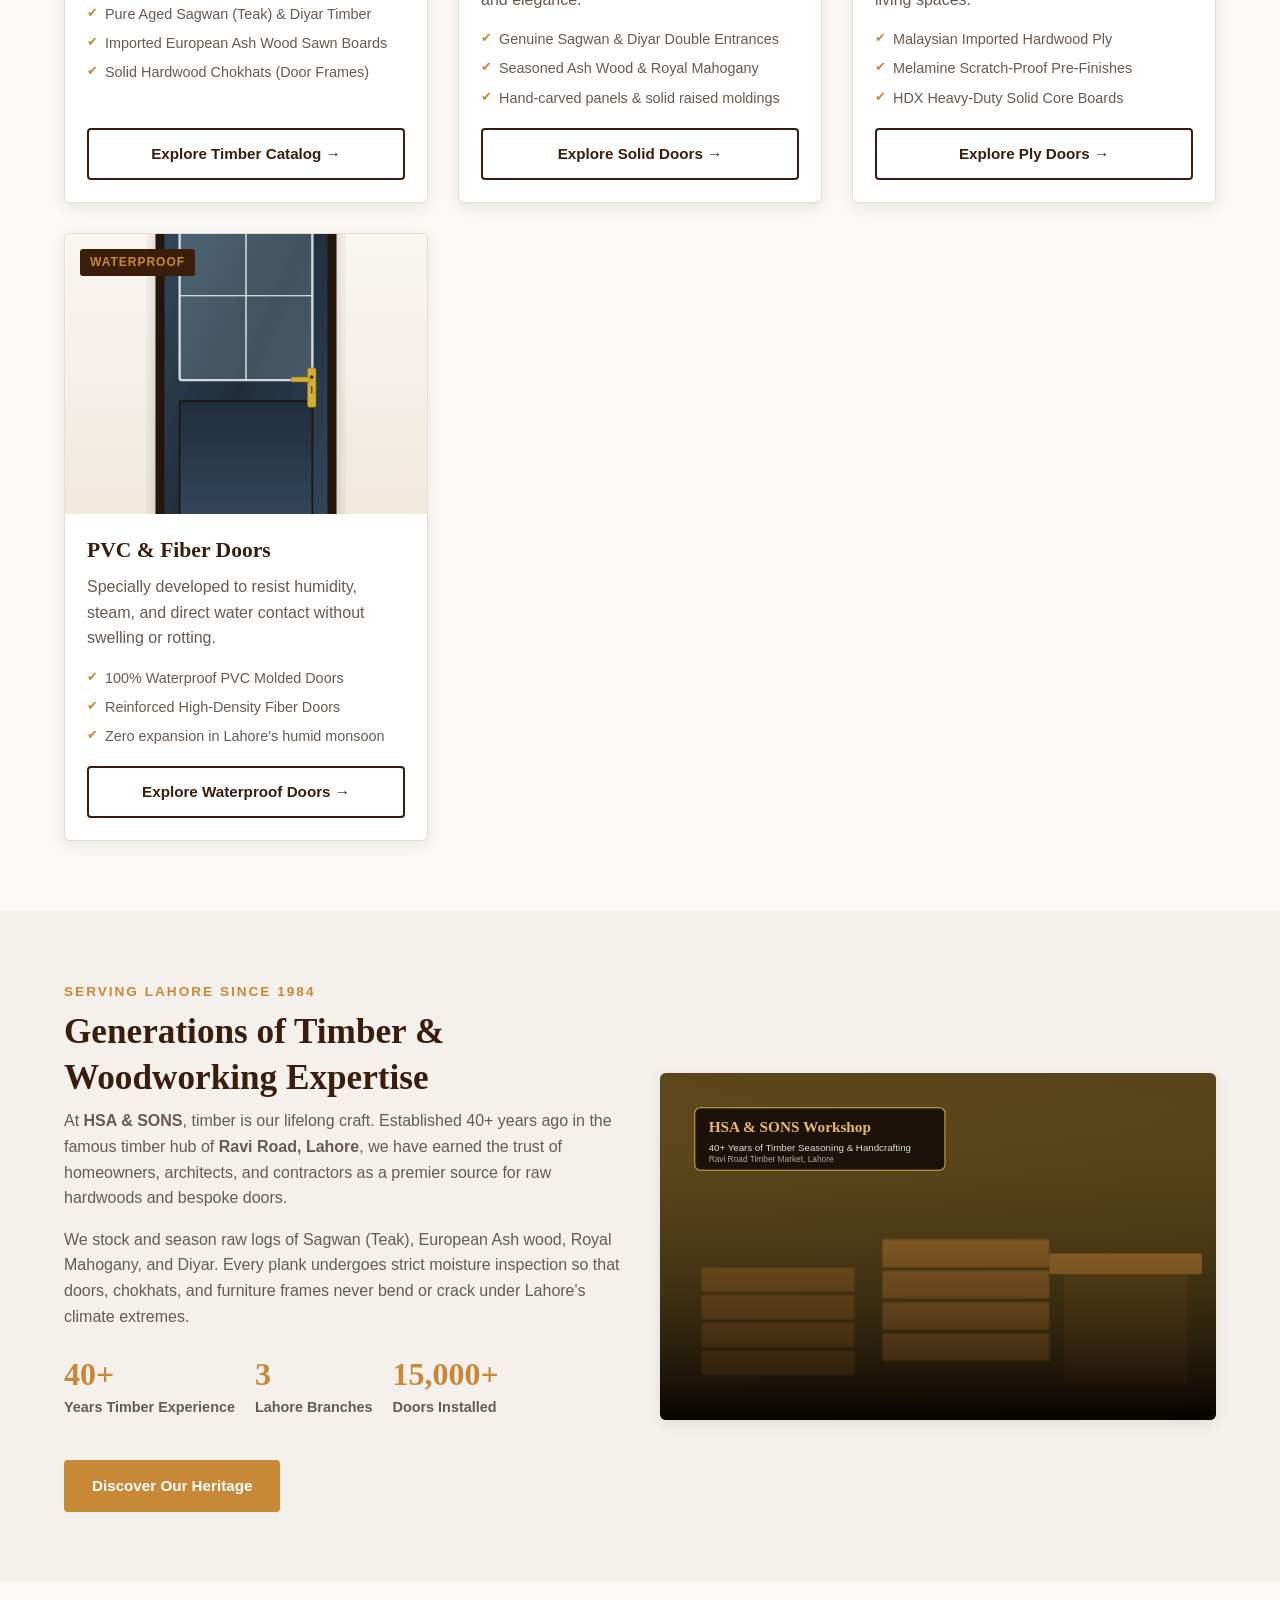
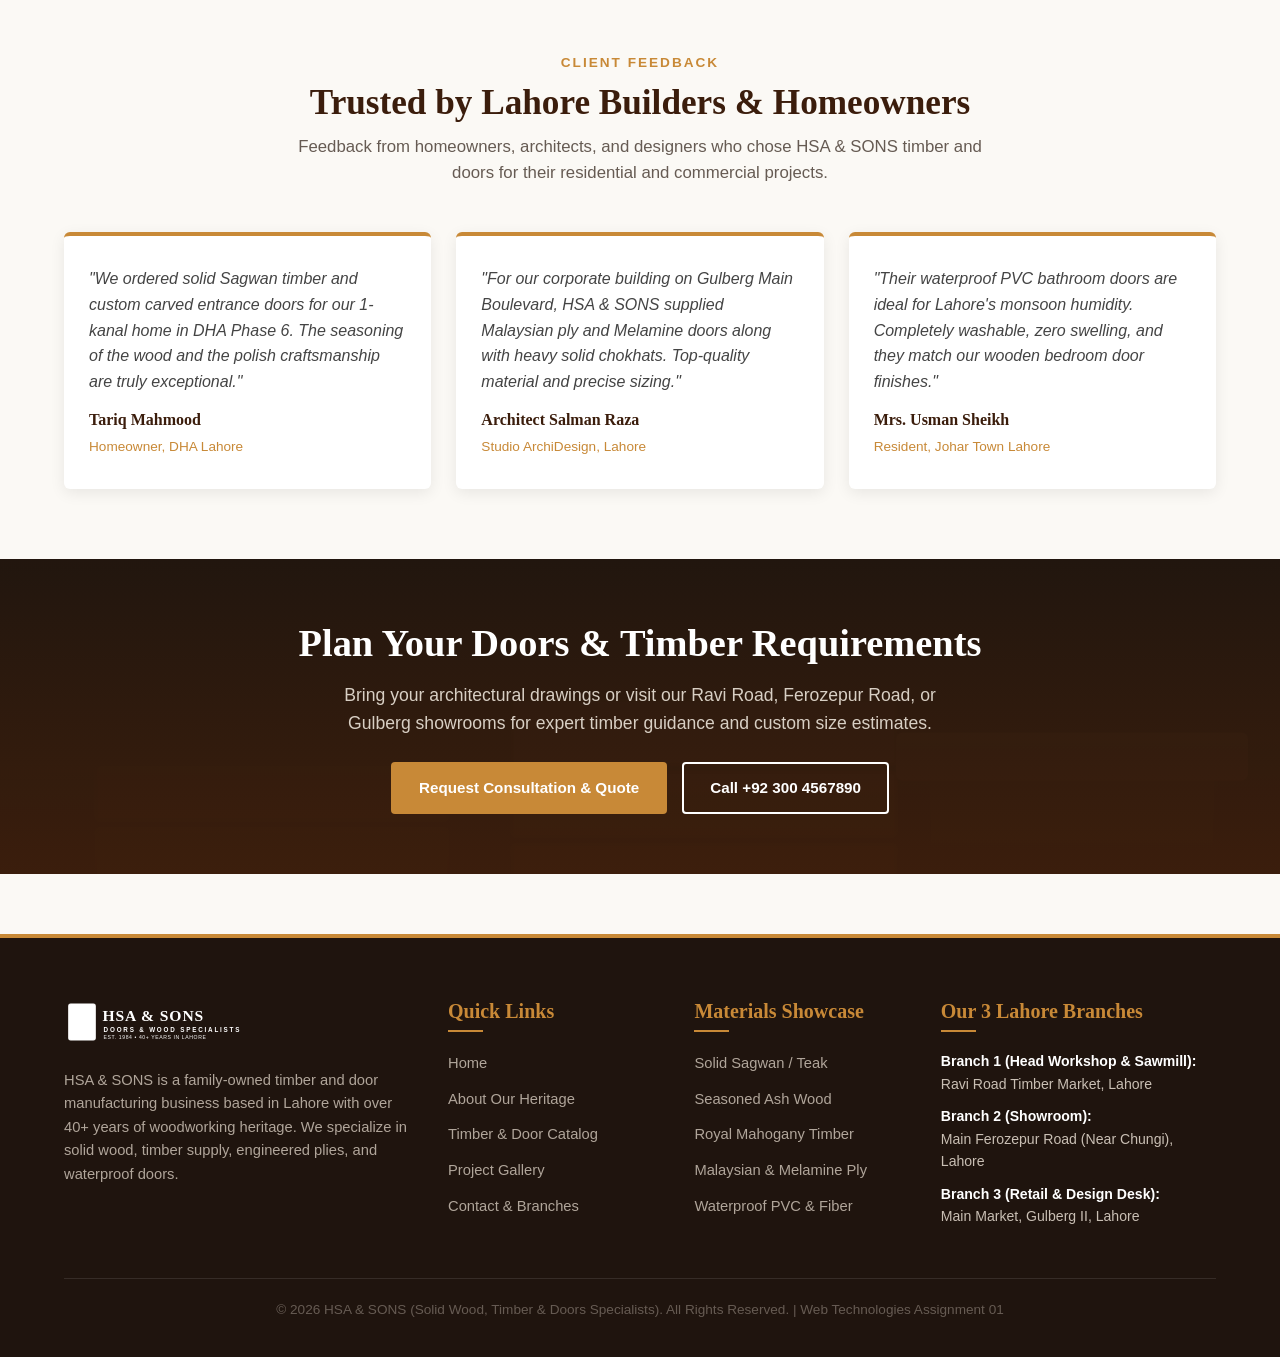
==== commit e6540d4c: "feat(showcase): reframe as architectural timber and door showcase with raw hardwood and chokhats" ====
--- a/index.html
+++ b/index.html
@@ -3,20 +3,20 @@
 <head>
   <meta charset="UTF-8">
   <meta name="viewport" content="width=device-width, initial-scale=1.0">
-  <meta name="description" content="HSA & SONS - Lahore's premier door and timber supplier with 40+ years experience and 3 branches. Solid wood, ply doors, PVC and fiber doors.">
-  <title>HSA & SONS | Premium Doors & Wood Specialists Lahore (Est. 1984)</title>
+  <meta name="description" content="HSA & SONS - Lahore's premier solid wood, raw timber and door showcase with 40+ years experience and 3 branches. Teak, Ash wood, Mahogany, Ply and PVC doors.">
+  <title>HSA & SONS | Solid Wood, Timber & Doors Showcase (Lahore Est. 1984)</title>
   <link rel="stylesheet" href="css/style.css">
 </head>
 <body>
 
   <!-- ========================================================================
-       Top Bar: Contact numbers and Lahore location highlight
+       Top Bar: Lahore branches and contact details
        ======================================================================== -->
   <aside class="top-bar">
     <div class="container">
       <div class="top-bar-info">
-        <span>📍 <strong>Serving Lahore:</strong> 3 Branches (Ravi Road • Ferozepur Rd • Main Market)</span>
-        <span>📞 <strong>Call / WhatsApp:</strong> +92 300 4567890</span>
+        <span>📍 <strong>Lahore Timber &amp; Door Showcase:</strong> 3 Branches (Ravi Road Sawmill • Ferozepur Rd • Gulberg)</span>
+        <span>📞 <strong>Showroom Helpline:</strong> +92 300 4567890</span>
       </div>
       <div>
         <span>🕒 Mon - Sat: 9:00 AM - 8:00 PM</span>
@@ -31,8 +31,8 @@
     <div class="container">
       <nav class="navbar" aria-label="Main Navigation">
         <!-- Brand Logo -->
-        <a href="index.html" class="logo" title="HSA & SONS Home">
-          <img src="images/logo.svg" alt="HSA & SONS Doors and Wood Specialists">
+        <a href="index.html" class="logo" title="HSA & SONS Showcase">
+          <img src="images/logo.svg" alt="HSA & SONS Solid Wood, Timber and Doors Specialists">
         </a>
 
         <!-- Mobile Navigation Hamburger Button -->
@@ -45,11 +45,11 @@
         <!-- Navigation Links -->
         <ul class="nav-links" id="navLinks">
           <li><a href="index.html" class="active">Home</a></li>
-          <li><a href="about.html">About Us</a></li>
-          <li><a href="products.html">Products &amp; Woods</a></li>
-          <li><a href="gallery.html">Gallery</a></li>
-          <li><a href="contact.html">Contact Us</a></li>
-          <li><a href="contact.html#quoteForm" class="btn-nav">Get a Quote</a></li>
+          <li><a href="about.html">About Our Heritage</a></li>
+          <li><a href="products.html">Timber &amp; Door Catalog</a></li>
+          <li><a href="gallery.html">Project Gallery</a></li>
+          <li><a href="contact.html">Contact &amp; Branches</a></li>
+          <li><a href="contact.html#quoteForm" class="btn-nav">Inquire / Quote</a></li>
         </ul>
       </nav>
     </div>
@@ -61,49 +61,49 @@
   <main>
 
     <!-- 1. Hero Image Slider / Carousel -->
-    <section class="hero-slider-section" aria-label="Featured Door Showcases">
+    <section class="hero-slider-section" aria-label="Featured Wood and Door Showcase">
       <div class="hero-slider-container">
 
-        <!-- Slide 1: Solid Wood Doors -->
+        <!-- Slide 1: Solid Wood & Raw Timber -->
         <div class="hero-slide active" style="background-image: url('images/hero-door-1.svg');">
           <div class="container">
             <div class="hero-content">
-              <span class="hero-tag">40+ Years of Craftsmanship</span>
-              <h1 class="hero-title">Handcrafted Solid Wood Doors</h1>
-              <p class="hero-desc">Bespoke main entrance and room doors carved from genuine Sagwan (Teak), Seasoned Ash Wood, and Royal Mahogany with rich, lasting luster.</p>
+              <span class="hero-tag">40+ Years of Timber Mastery</span>
+              <h1 class="hero-title">Solid Wood &amp; Seasoned Timber Showcase</h1>
+              <p class="hero-desc">Supplying prime aged Sagwan (Teak), European Ash wood, Royal Mahogany, and Diyar timber planks alongside handcrafted solid entrance doors in Lahore.</p>
               <div class="hero-btn-group">
-                <a href="products.html" class="btn btn-primary">Explore Products</a>
-                <a href="contact.html" class="btn btn-secondary">Request Custom Size</a>
+                <a href="products.html" class="btn btn-primary">Browse Timber &amp; Doors</a>
+                <a href="about.html" class="btn btn-secondary">Our 40-Year Heritage</a>
               </div>
             </div>
           </div>
         </div>
 
-        <!-- Slide 2: Contemporary Plywood Doors -->
+        <!-- Slide 2: Contemporary Plywood Doors & Chokhats -->
         <div class="hero-slide" style="background-image: url('images/hero-door-2.svg');">
           <div class="container">
             <div class="hero-content">
-              <span class="hero-tag">Modern &amp; Engineered</span>
-              <h2 class="hero-title">Architectural Ply &amp; Melamine Doors</h2>
-              <p class="hero-desc">High-density Malaysian ply, scratch-resistant Melamine, HDX board, and polished Ash veneer doors designed for elegant modern living spaces.</p>
+              <span class="hero-tag">Architectural &amp; Engineered</span>
+              <h2 class="hero-title">Custom Chokhats &amp; Modern Ply Doors</h2>
+              <p class="hero-desc">Solid wood chokhat frames, Malaysian plywood flush doors, scratch-resistant Melamine, and HDX architectural boards tailored to your building blueprints.</p>
               <div class="hero-btn-group">
-                <a href="products.html" class="btn btn-primary">View Ply Collection</a>
-                <a href="about.html" class="btn btn-secondary">Our Heritage</a>
+                <a href="products.html" class="btn btn-primary">View Ply &amp; Frames</a>
+                <a href="gallery.html" class="btn btn-secondary">See Installed Projects</a>
               </div>
             </div>
           </div>
         </div>
 
-        <!-- Slide 3: Waterproof PVC & Fiber Doors -->
+        <!-- Slide 3: Waterproof PVC & Fiber Solutions -->
         <div class="hero-slide" style="background-image: url('images/hero-door-3.svg');">
           <div class="container">
             <div class="hero-content">
               <span class="hero-tag">100% Moisture Proof</span>
-              <h2 class="hero-title">Waterproof PVC &amp; Fiber Doors</h2>
-              <p class="hero-desc">Zero swelling, termite-proof, and washable doors specifically engineered for luxury bathrooms, kitchens, washrooms, and utility areas.</p>
+              <h2 class="hero-title">Waterproof PVC &amp; High-Density Fiber</h2>
+              <p class="hero-desc">Zero swelling, termite-proof, and washable door solutions engineered specifically for luxury bathrooms, wet areas, and rooftop exits in Lahore.</p>
               <div class="hero-btn-group">
-                <a href="products.html" class="btn btn-primary">Discover Waterproof Doors</a>
-                <a href="contact.html" class="btn btn-secondary">Order for Project</a>
+                <a href="products.html" class="btn btn-primary">View Waterproof Catalog</a>
+                <a href="contact.html" class="btn btn-secondary">Request Consultation</a>
               </div>
             </div>
           </div>
@@ -126,43 +126,63 @@
     <section class="container" aria-label="Company Highlights">
       <div class="features-grid">
         <article class="feature-box">
-          <div class="feature-icon">🏛️</div>
-          <h3>40+ Years Heritage</h3>
-          <p>Established in 1984 in Lahore, crafting top-tier doors with generational carpentry mastery and honesty.</p>
+          <div class="feature-icon">🪵</div>
+          <h3>Raw Timber Supply</h3>
+          <p>Direct supply of genuine Sagwan (Teak), Ash wood, and Mahogany timber planks, beams, and sawn logs.</p>
         </article>
 
         <article class="feature-box">
-          <div class="feature-icon">🪵</div>
-          <h3>100% Seasoned Woods</h3>
-          <p>Kiln-dried Sagwan (Teak), Ash, and Mahogany that never bend, warp, or crack under Lahore's changing weather.</p>
+          <div class="feature-icon">🚪</div>
+          <h3>Solid Wood Doors</h3>
+          <p>Hand-carved double entrance portals, solid panel room doors, and matching solid hardwood chokhat frames.</p>
         </article>
 
         <article class="feature-box">
           <div class="feature-icon">📍</div>
           <h3>3 Lahore Branches</h3>
-          <p>Convenient showrooms on Ravi Road Timber Market, Ferozepur Road, and Main Market Gulberg for fast access.</p>
+          <p>Visit our Ravi Road Timber Sawmill, Ferozepur Road Showroom, or Main Market Gulberg Display Center.</p>
         </article>
 
         <article class="feature-box">
           <div class="feature-icon">📐</div>
-          <h3>Custom Sizing &amp; Polish</h3>
-          <p>Custom height, thickness, and finish — from raw sanded timber to high-gloss polyurethane lacquered finish.</p>
+          <h3>Custom Craftsmanship</h3>
+          <p>Bespoke measurements, kiln seasoning, fine sanding, and multi-coat lacquer polish tailored to your project.</p>
         </article>
       </div>
     </section>
 
     <!-- 3. Featured Categories Overview -->
-    <section class="section-spacing" aria-label="Featured Door Categories">
+    <section class="section-spacing" aria-label="Featured Door and Timber Collections">
       <div class="container">
         <div class="section-title-wrap">
-          <span class="section-subtitle">Our Specialties</span>
-          <h2 class="section-title">Complete Range of Doors &amp; Woods</h2>
-          <p class="section-desc">From time-honored natural timbers to engineered boards and water-resistant materials, HSA &amp; SONS supplies every door your home or commercial project requires.</p>
+          <span class="section-subtitle">Showcase Collections</span>
+          <h2 class="section-title">Explore Our Timber &amp; Door Catalog</h2>
+          <p class="section-desc">We showcase raw hardwood timbers, handcrafted solid wood doors, contemporary engineered plies, and waterproof polymer doors for residential and commercial spaces.</p>
         </div>
 
         <div class="category-cards-grid">
           
-          <!-- Card 1: Solid Wood Doors -->
+          <!-- Card 1: Raw Timber & Hardwood Planks -->
+          <article class="category-card">
+            <div class="category-img">
+              <img src="images/timber-sagwan.svg" alt="Seasoned Sagwan Teak Timber Planks">
+              <span class="category-tag">Raw Hardwood</span>
+            </div>
+            <div class="category-body">
+              <div>
+                <h3>Seasoned Timber &amp; Planks</h3>
+                <p>Kiln-dried hardwood lumber for architects, furniture makers, and custom door joinery.</p>
+                <ul>
+                  <li>Pure Aged Sagwan (Teak) &amp; Diyar Timber</li>
+                  <li>Imported European Ash Wood Sawn Boards</li>
+                  <li>Solid Hardwood Chokhats (Door Frames)</li>
+                </ul>
+              </div>
+              <a href="products.html" class="btn btn-outline">Explore Timber Catalog &rarr;</a>
+            </div>
+          </article>
+
+          <!-- Card 2: Solid Wood Doors -->
           <article class="category-card">
             <div class="category-img">
               <img src="images/door-sagwan.svg" alt="Solid Sagwan Carved Door">
@@ -171,18 +191,18 @@
             <div class="category-body">
               <div>
                 <h3>Pure Solid Wood Doors</h3>
-                <p>Heavy, durable, natural hardwoods seasoned for decades of flawless security and elegance.</p>
+                <p>Heavy, timeless natural hardwoods seasoned for decades of structural integrity and elegance.</p>
                 <ul>
-                  <li>Genuine Sagwan (Teak) &amp; Diyar (Deodar)</li>
+                  <li>Genuine Sagwan &amp; Diyar Double Entrances</li>
                   <li>Seasoned Ash Wood &amp; Royal Mahogany</li>
-                  <li>Hand-carved panels &amp; solid chokhat frames</li>
+                  <li>Hand-carved panels &amp; solid raised moldings</li>
                 </ul>
               </div>
-              <a href="products.html" class="btn btn-outline">Explore Solid Wood &rarr;</a>
-            </div>
-          </article>
-
-          <!-- Card 2: Ply & Engineered Doors -->
+              <a href="products.html" class="btn btn-outline">Explore Solid Doors &rarr;</a>
+            </div>
+          </article>
+
+          <!-- Card 3: Ply & Engineered Doors -->
           <article class="category-card">
             <div class="category-img">
               <img src="images/door-malaysia-ply.svg" alt="Malaysian Plywood Flush Door">
@@ -191,18 +211,18 @@
             <div class="category-body">
               <div>
                 <h3>Plywood &amp; Flush Doors</h3>
-                <p>Modern, lightweight, and warp-resistant flush doors perfect for bedrooms, offices, and apartments.</p>
+                <p>Contemporary, lightweight, and warp-resistant flush doors designed for interior living spaces.</p>
                 <ul>
-                  <li>Malaysian Imported Plywood</li>
-                  <li>Melamine Scratch-Proof Finishes</li>
-                  <li>HDX Heavy-Duty Solid Particle Core</li>
+                  <li>Malaysian Imported Hardwood Ply</li>
+                  <li>Melamine Scratch-Proof Pre-Finishes</li>
+                  <li>HDX Heavy-Duty Solid Core Boards</li>
                 </ul>
               </div>
               <a href="products.html" class="btn btn-outline">Explore Ply Doors &rarr;</a>
             </div>
           </article>
 
-          <!-- Card 3: PVC & Fiber Doors -->
+          <!-- Card 4: PVC & Fiber Doors -->
           <article class="category-card">
             <div class="category-img">
               <img src="images/door-pvc-bathroom.svg" alt="Waterproof PVC Bathroom Door">
@@ -214,8 +234,8 @@
                 <p>Specially developed to resist humidity, steam, and direct water contact without swelling or rotting.</p>
                 <ul>
                   <li>100% Waterproof PVC Molded Doors</li>
-                  <li>Reinforced High-Density Fiber</li>
-                  <li>Termite-proof with lockable handles</li>
+                  <li>Reinforced High-Density Fiber Doors</li>
+                  <li>Zero expansion in Lahore's humid monsoon</li>
                 </ul>
               </div>
               <a href="products.html" class="btn btn-outline">Explore Waterproof Doors &rarr;</a>
@@ -231,14 +251,14 @@
       <div class="container">
         <div style="display: grid; grid-template-columns: repeat(auto-fit, minmax(300px, 1fr)); gap: 40px; align-items: center;">
           <div>
-            <span class="section-subtitle">Since 1984 in Lahore</span>
-            <h2 class="section-title">Generations of Wood Craftsmanship</h2>
-            <p>At <strong>HSA &amp; SONS</strong>, wood is not just our business — it is our family tradition. Over the past four decades, we have evolved from a traditional timber yard at Ravi Road into Lahore's premier multi-branch destination for luxury solid wood entrance doors, contemporary interior flush doors, and modern PVC doors.</p>
-            <p>Every piece of wood that enters our workshop undergoes thorough inspection, moisture-level checks, and seasoning so your doors stand firm against humidity, dry winters, and everyday use.</p>
+            <span class="section-subtitle">Serving Lahore Since 1984</span>
+            <h2 class="section-title">Generations of Timber &amp; Woodworking Expertise</h2>
+            <p>At <strong>HSA &amp; SONS</strong>, timber is our lifelong craft. Established 40+ years ago in the famous timber hub of <strong>Ravi Road, Lahore</strong>, we have earned the trust of homeowners, architects, and contractors as a premier source for raw hardwoods and bespoke doors.</p>
+            <p>We stock and season raw logs of Sagwan (Teak), European Ash wood, Royal Mahogany, and Diyar. Every plank undergoes strict moisture inspection so that doors, chokhats, and furniture frames never bend or crack under Lahore's climate extremes.</p>
             <div style="display: flex; gap: 20px; margin-top: 25px;">
               <div>
                 <h3 style="font-size: 2rem; color: var(--color-accent); margin-bottom: 0;">40+</h3>
-                <p style="font-size: 0.9rem; font-weight: 600;">Years Heritage</p>
+                <p style="font-size: 0.9rem; font-weight: 600;">Years Timber Experience</p>
               </div>
               <div>
                 <h3 style="font-size: 2rem; color: var(--color-accent); margin-bottom: 0;">3</h3>
@@ -246,11 +266,11 @@
               </div>
               <div>
                 <h3 style="font-size: 2rem; color: var(--color-accent); margin-bottom: 0;">15,000+</h3>
-                <p style="font-size: 0.9rem; font-weight: 600;">Doors Delivered</p>
+                <p style="font-size: 0.9rem; font-weight: 600;">Doors Installed</p>
               </div>
             </div>
             <div style="margin-top: 25px;">
-              <a href="about.html" class="btn btn-primary">Read Our Full Story</a>
+              <a href="about.html" class="btn btn-primary">Discover Our Heritage</a>
             </div>
           </div>
 
@@ -262,30 +282,30 @@
     </section>
 
     <!-- 5. Testimonials & Client Reviews -->
-    <section class="section-spacing" aria-label="Customer Reviews">
+    <section class="section-spacing" aria-label="Client Showcase Reviews">
       <div class="container">
         <div class="section-title-wrap">
           <span class="section-subtitle">Client Feedback</span>
-          <h2 class="section-title">Trusted by Lahore Homeowners &amp; Builders</h2>
-          <p class="section-desc">Real experiences from homeowners, architects, and interior designers who chose HSA &amp; SONS for their residential and commercial projects.</p>
+          <h2 class="section-title">Trusted by Lahore Builders &amp; Homeowners</h2>
+          <p class="section-desc">Feedback from homeowners, architects, and designers who chose HSA &amp; SONS timber and doors for their residential and commercial projects.</p>
         </div>
 
         <div style="display: grid; grid-template-columns: repeat(auto-fit, minmax(280px, 1fr)); gap: 25px;">
           
           <article class="feature-box">
-            <p style="font-style: italic; color: #444;">"We ordered complete solid Sagwan doors for our 1-kanal house in DHA Phase 6. The wood seasoning and polish quality are outstanding. 3 years later, not a single door has stuck or expanded."</p>
+            <p style="font-style: italic; color: #444;">"We ordered solid Sagwan timber and custom carved entrance doors for our 1-kanal home in DHA Phase 6. The seasoning of the wood and the polish craftsmanship are truly exceptional."</p>
             <h4 style="margin-bottom: 2px;">Tariq Mahmood</h4>
             <span style="font-size: 0.85rem; color: var(--color-accent);">Homeowner, DHA Lahore</span>
           </article>
 
           <article class="feature-box">
-            <p style="font-style: italic; color: #444;">"HSA &amp; SONS provided 80+ Malaysian ply and Melamine doors for our commercial office project on Gulberg Main Boulevard. Timely delivery, accurate sizing, and very competitive rates."</p>
+            <p style="font-style: italic; color: #444;">"For our corporate building on Gulberg Main Boulevard, HSA &amp; SONS supplied Malaysian ply and Melamine doors along with heavy solid chokhats. Top-quality material and precise sizing."</p>
             <h4 style="margin-bottom: 2px;">Architect Salman Raza</h4>
             <span style="font-size: 0.85rem; color: var(--color-accent);">Studio ArchiDesign, Lahore</span>
           </article>
 
           <article class="feature-box">
-            <p style="font-style: italic; color: #444;">"Their waterproof PVC doors for bathrooms are a lifesaver. No peeling, no fungus, and they look just like modern wooden finish doors. Highly recommended showroom on Ferozepur Road."</p>
+            <p style="font-style: italic; color: #444;">"Their waterproof PVC bathroom doors are ideal for Lahore's monsoon humidity. Completely washable, zero swelling, and they match our wooden bedroom door finishes."</p>
             <h4 style="margin-bottom: 2px;">Mrs. Usman Sheikh</h4>
             <span style="font-size: 0.85rem; color: var(--color-accent);">Resident, Johar Town Lahore</span>
           </article>
@@ -294,13 +314,13 @@
       </div>
     </section>
 
-    <!-- 6. Bottom Call to Action -->
+    <!-- 6. Bottom Consultation CTA -->
     <section style="background: linear-gradient(rgba(31, 20, 14, 0.95), rgba(59, 29, 12, 0.95)), url('images/workshop.svg') center/cover; color: #fff; padding: 60px 0; text-align: center;">
       <div class="container">
-        <h2 style="color: #fff; font-size: 2.4rem; margin-bottom: 12px;">Need Custom Sized Doors for Your Property?</h2>
-        <p style="color: #d8cfc4; max-width: 650px; margin: 0 auto 25px auto; font-size: 1.1rem;">Bring your architectural measurements or visit any of our 3 Lahore branches. We fabricate, polish, and install with guaranteed craftsmanship.</p>
+        <h2 style="color: #fff; font-size: 2.4rem; margin-bottom: 12px;">Plan Your Doors &amp; Timber Requirements</h2>
+        <p style="color: #d8cfc4; max-width: 650px; margin: 0 auto 25px auto; font-size: 1.1rem;">Bring your architectural drawings or visit our Ravi Road, Ferozepur Road, or Gulberg showrooms for expert timber guidance and custom size estimates.</p>
         <div style="display: flex; justify-content: center; gap: 15px; flex-wrap: wrap;">
-          <a href="contact.html" class="btn btn-primary">Request Instant Quote</a>
+          <a href="contact.html" class="btn btn-primary">Request Consultation &amp; Quote</a>
           <a href="tel:+923004567890" class="btn btn-secondary">Call +92 300 4567890</a>
         </div>
       </div>
@@ -320,7 +340,7 @@
           <a href="index.html" style="display: inline-block; margin-bottom: 15px;">
             <img src="images/logo.svg" alt="HSA & SONS" style="height: 48px; filter: brightness(0) invert(1);">
           </a>
-          <p>HSA &amp; SONS is a family-owned timber and door manufacturing business based in Lahore with over 40+ years of woodworking heritage. We specialize in solid wood, engineered plies, and waterproof doors.</p>
+          <p>HSA &amp; SONS is a family-owned timber and door manufacturing business based in Lahore with over 40+ years of woodworking heritage. We specialize in solid wood, timber supply, engineered plies, and waterproof doors.</p>
         </div>
 
         <!-- Col 2: Quick Links -->
@@ -329,19 +349,19 @@
           <ul>
             <li><a href="index.html">Home</a></li>
             <li><a href="about.html">About Our Heritage</a></li>
-            <li><a href="products.html">Door Catalog &amp; Woods</a></li>
+            <li><a href="products.html">Timber &amp; Door Catalog</a></li>
             <li><a href="gallery.html">Project Gallery</a></li>
             <li><a href="contact.html">Contact &amp; Branches</a></li>
           </ul>
         </div>
 
-        <!-- Col 3: Product Types -->
+        <!-- Col 3: Materials Showcase -->
         <div class="footer-col">
-          <h3>Door Varieties</h3>
+          <h3>Materials Showcase</h3>
           <ul>
             <li><a href="products.html">Solid Sagwan / Teak</a></li>
             <li><a href="products.html">Seasoned Ash Wood</a></li>
-            <li><a href="products.html">Royal Mahogany Doors</a></li>
+            <li><a href="products.html">Royal Mahogany Timber</a></li>
             <li><a href="products.html">Malaysian &amp; Melamine Ply</a></li>
             <li><a href="products.html">Waterproof PVC &amp; Fiber</a></li>
           </ul>
@@ -352,7 +372,7 @@
           <h3>Our 3 Lahore Branches</h3>
           <ul class="branch-list">
             <li>
-              <strong>Branch 1 (Head Workshop):</strong>
+              <strong>Branch 1 (Head Workshop &amp; Sawmill):</strong>
               Ravi Road Timber Market, Lahore
             </li>
             <li>
@@ -360,7 +380,7 @@
               Main Ferozepur Road (Near Chungi), Lahore
             </li>
             <li>
-              <strong>Branch 3 (Retail Outlet):</strong>
+              <strong>Branch 3 (Retail &amp; Design Desk):</strong>
               Main Market, Gulberg II, Lahore
             </li>
           </ul>
@@ -370,7 +390,7 @@
 
       <!-- Copyright Notice -->
       <div class="footer-bottom">
-        <p>&copy; 2026 HSA &amp; SONS (Doors &amp; Wood Specialists). All Rights Reserved. | Web Technologies Assignment 01</p>
+        <p>&copy; 2026 HSA &amp; SONS (Solid Wood, Timber &amp; Doors Specialists). All Rights Reserved. | Web Technologies Assignment 01</p>
       </div>
     </div>
   </footer>
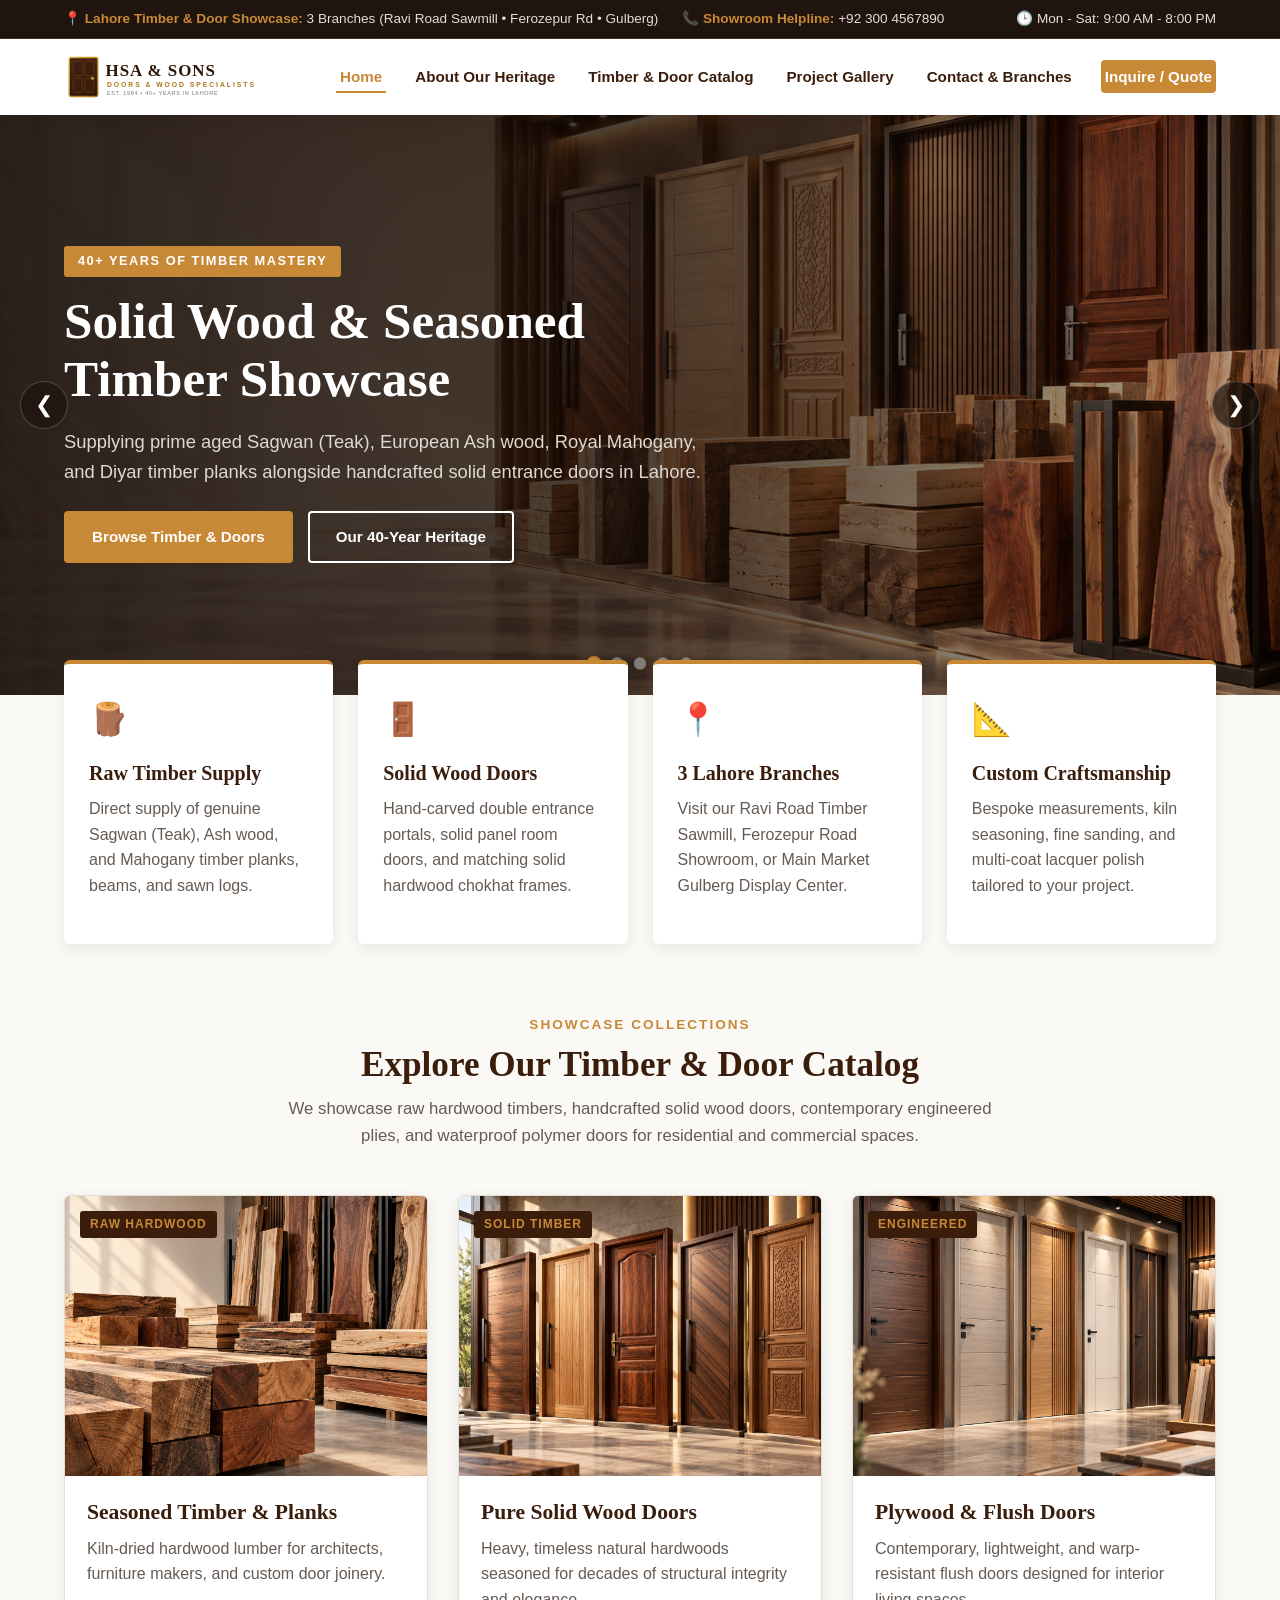
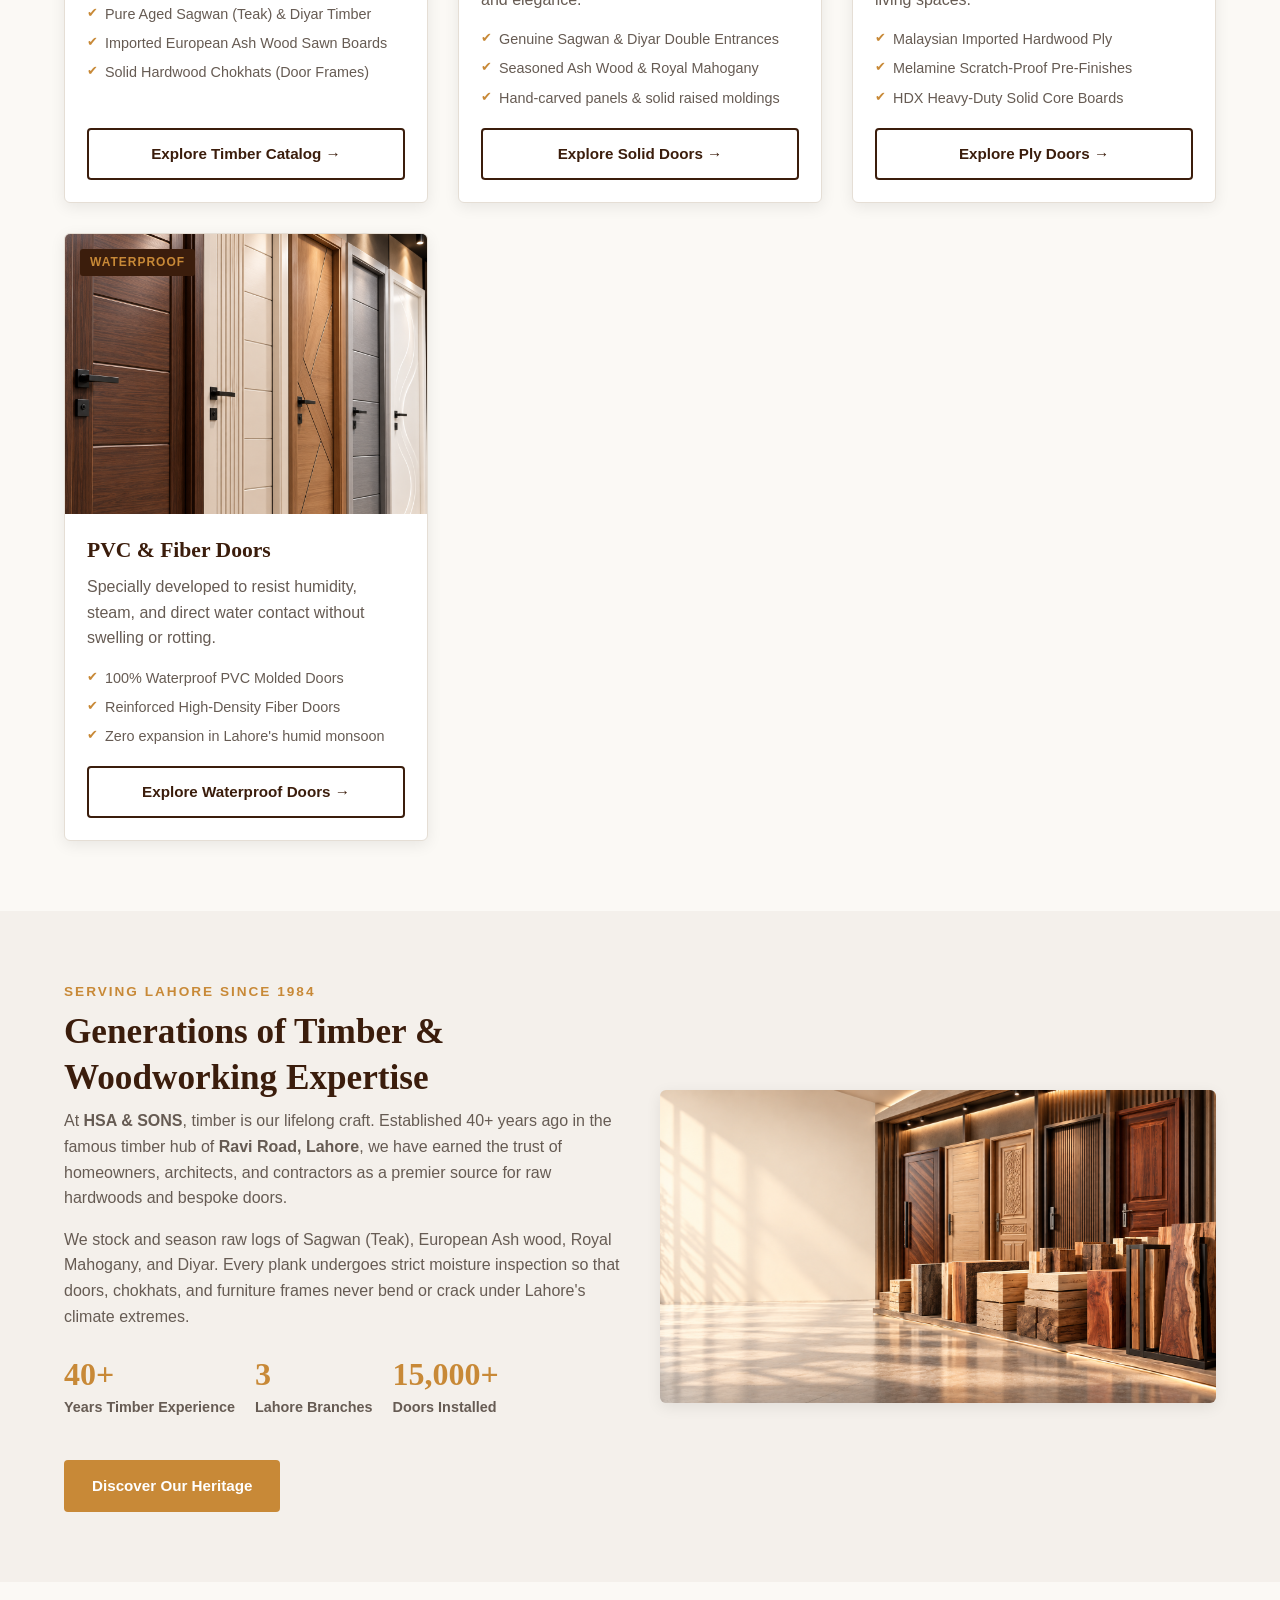
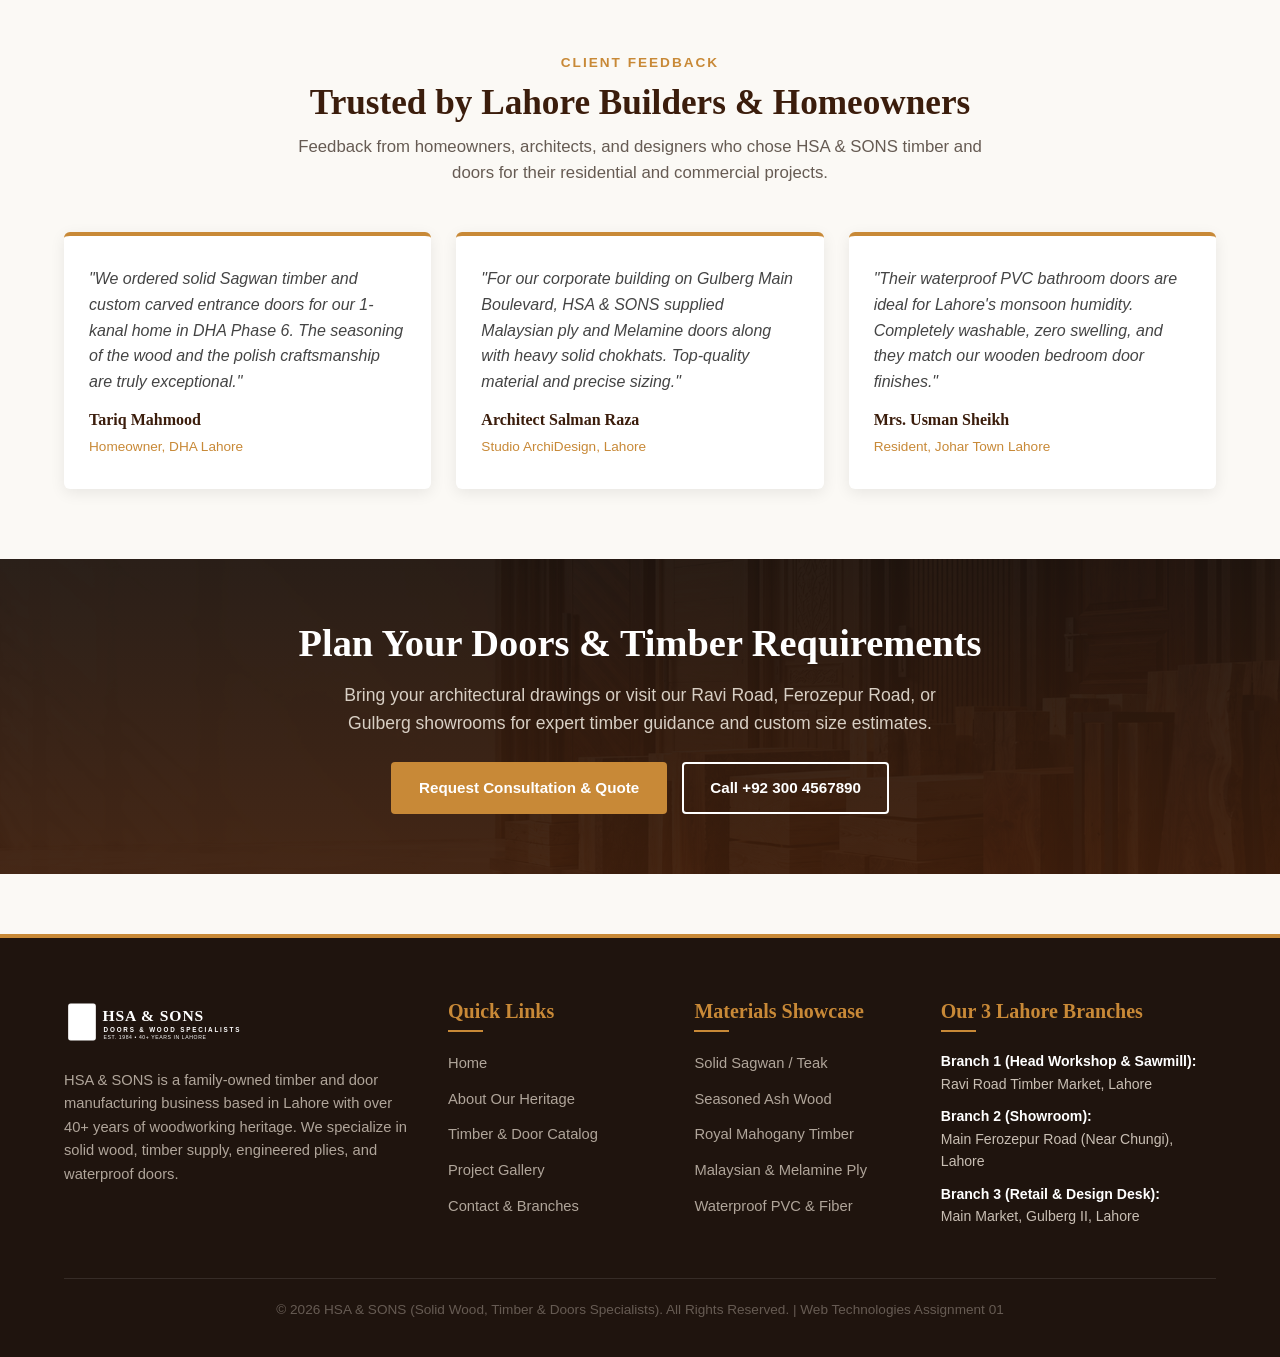
==== commit 40772e3d: "feat: add real photos to frontpage hero section and category cards" ====
--- a/index.html
+++ b/index.html
@@ -60,12 +60,12 @@
        ======================================================================== -->
   <main>
 
-    <!-- 1. Hero Image Slider / Carousel -->
+    <!-- 1. Hero Image Slider / Carousel with Real Showroom Photos -->
     <section class="hero-slider-section" aria-label="Featured Wood and Door Showcase">
       <div class="hero-slider-container">
 
-        <!-- Slide 1: Solid Wood & Raw Timber -->
-        <div class="hero-slide active" style="background-image: url('images/hero-door-1.svg');">
+        <!-- Slide 1: Main Showroom Showcase -->
+        <div class="hero-slide active" style="background-image: url('images/hero-section.png');">
           <div class="container">
             <div class="hero-content">
               <span class="hero-tag">40+ Years of Timber Mastery</span>
@@ -79,23 +79,53 @@
           </div>
         </div>
 
-        <!-- Slide 2: Contemporary Plywood Doors & Chokhats -->
-        <div class="hero-slide" style="background-image: url('images/hero-door-2.svg');">
+        <!-- Slide 2: Solid Wood Doors Showcase -->
+        <div class="hero-slide" style="background-image: url('images/solid-doors.png');">
           <div class="container">
             <div class="hero-content">
-              <span class="hero-tag">Architectural &amp; Engineered</span>
-              <h2 class="hero-title">Custom Chokhats &amp; Modern Ply Doors</h2>
-              <p class="hero-desc">Solid wood chokhat frames, Malaysian plywood flush doors, scratch-resistant Melamine, and HDX architectural boards tailored to your building blueprints.</p>
+              <span class="hero-tag">Handcrafted Hardwoods</span>
+              <h2 class="hero-title">Handcrafted Solid Wood Doors</h2>
+              <p class="hero-desc">Bespoke main entrance and room doors carved from genuine Sagwan (Teak), Seasoned Ash Wood, and Royal Mahogany with rich, lasting luster.</p>
               <div class="hero-btn-group">
-                <a href="products.html" class="btn btn-primary">View Ply &amp; Frames</a>
+                <a href="products.html" class="btn btn-primary">Explore Solid Doors</a>
+                <a href="contact.html" class="btn btn-secondary">Request Custom Size</a>
+              </div>
+            </div>
+          </div>
+        </div>
+
+        <!-- Slide 3: Seasoned Timber & Planks -->
+        <div class="hero-slide" style="background-image: url('images/seasoned-timber-and-planks.png');">
+          <div class="container">
+            <div class="hero-content">
+              <span class="hero-tag">Sawmill &amp; Kiln Seasoning</span>
+              <h2 class="hero-title">Kiln-Dried Hardwood Timber &amp; Planks</h2>
+              <p class="hero-desc">Direct supply of aged Teak logs, imported Ash sawn boards, and solid chokhat frames seasoned in our Ravi Road facility for zero weather movement.</p>
+              <div class="hero-btn-group">
+                <a href="products.html" class="btn btn-primary">View Timber Stocks</a>
+                <a href="about.html" class="btn btn-secondary">Seasoning Process</a>
+              </div>
+            </div>
+          </div>
+        </div>
+
+        <!-- Slide 4: Contemporary Plywood Doors -->
+        <div class="hero-slide" style="background-image: url('images/plywood-and-flush-doors.png');">
+          <div class="container">
+            <div class="hero-content">
+              <span class="hero-tag">Modern &amp; Engineered</span>
+              <h2 class="hero-title">Architectural Ply &amp; Melamine Doors</h2>
+              <p class="hero-desc">High-density Malaysian ply, scratch-resistant Melamine, HDX board, and polished Ash veneer doors designed for elegant modern living spaces.</p>
+              <div class="hero-btn-group">
+                <a href="products.html" class="btn btn-primary">View Ply Collection</a>
                 <a href="gallery.html" class="btn btn-secondary">See Installed Projects</a>
               </div>
             </div>
           </div>
         </div>
 
-        <!-- Slide 3: Waterproof PVC & Fiber Solutions -->
-        <div class="hero-slide" style="background-image: url('images/hero-door-3.svg');">
+        <!-- Slide 5: Waterproof PVC & Fiber Solutions -->
+        <div class="hero-slide" style="background-image: url('images/pvc-fiber-doors.png');">
           <div class="container">
             <div class="hero-content">
               <span class="hero-tag">100% Moisture Proof</span>
@@ -113,11 +143,13 @@
         <button class="slider-arrow prev" id="prevSlide" aria-label="Previous Slide">&#10094;</button>
         <button class="slider-arrow next" id="nextSlide" aria-label="Next Slide">&#10095;</button>
 
-        <!-- Slider Indicator Dots -->
+        <!-- Slider Indicator Dots (5 Slides) -->
         <div class="slider-dots">
           <button class="slider-dot active" aria-label="Slide 1"></button>
           <button class="slider-dot" aria-label="Slide 2"></button>
           <button class="slider-dot" aria-label="Slide 3"></button>
+          <button class="slider-dot" aria-label="Slide 4"></button>
+          <button class="slider-dot" aria-label="Slide 5"></button>
         </div>
       </div>
     </section>
@@ -151,7 +183,7 @@
       </div>
     </section>
 
-    <!-- 3. Featured Categories Overview -->
+    <!-- 3. Featured Categories Overview with User Provided Real Photos -->
     <section class="section-spacing" aria-label="Featured Door and Timber Collections">
       <div class="container">
         <div class="section-title-wrap">
@@ -162,10 +194,10 @@
 
         <div class="category-cards-grid">
           
-          <!-- Card 1: Raw Timber & Hardwood Planks -->
+          <!-- Card 1: Seasoned Timber & Planks -->
           <article class="category-card">
             <div class="category-img">
-              <img src="images/timber-sagwan.svg" alt="Seasoned Sagwan Teak Timber Planks">
+              <img src="images/seasoned-timber-and-planks.png" alt="Seasoned Timber & Planks at HSA & SONS Lahore">
               <span class="category-tag">Raw Hardwood</span>
             </div>
             <div class="category-body">
@@ -182,10 +214,10 @@
             </div>
           </article>
 
-          <!-- Card 2: Solid Wood Doors -->
+          <!-- Card 2: Solid Doors -->
           <article class="category-card">
             <div class="category-img">
-              <img src="images/door-sagwan.svg" alt="Solid Sagwan Carved Door">
+              <img src="images/solid-doors.png" alt="Handcrafted Solid Wood Doors at HSA & SONS">
               <span class="category-tag">Solid Timber</span>
             </div>
             <div class="category-body">
@@ -202,10 +234,10 @@
             </div>
           </article>
 
-          <!-- Card 3: Ply & Engineered Doors -->
+          <!-- Card 3: Plywood & Flush Doors -->
           <article class="category-card">
             <div class="category-img">
-              <img src="images/door-malaysia-ply.svg" alt="Malaysian Plywood Flush Door">
+              <img src="images/plywood-and-flush-doors.png" alt="Plywood & Flush Doors Collection">
               <span class="category-tag">Engineered</span>
             </div>
             <div class="category-body">
@@ -225,7 +257,7 @@
           <!-- Card 4: PVC & Fiber Doors -->
           <article class="category-card">
             <div class="category-img">
-              <img src="images/door-pvc-bathroom.svg" alt="Waterproof PVC Bathroom Door">
+              <img src="images/pvc-fiber-doors.png" alt="Waterproof PVC & Fiber Doors Collection">
               <span class="category-tag">Waterproof</span>
             </div>
             <div class="category-body">
@@ -246,7 +278,7 @@
       </div>
     </section>
 
-    <!-- 4. Story / Heritage Spotlight -->
+    <!-- 4. Story / Heritage Spotlight with Showroom Photo -->
     <section class="section-spacing bg-alt" aria-label="About HSA and Sons Heritage">
       <div class="container">
         <div style="display: grid; grid-template-columns: repeat(auto-fit, minmax(300px, 1fr)); gap: 40px; align-items: center;">
@@ -275,7 +307,7 @@
           </div>
 
           <div>
-            <img src="images/workshop.svg" alt="HSA and Sons Lahore Woodworking Workshop" style="border-radius: 6px; box-shadow: var(--box-shadow);">
+            <img src="images/hero-section.png" alt="HSA and Sons Lahore Woodworking Showroom" style="border-radius: 6px; box-shadow: var(--box-shadow); width: 100%;">
           </div>
         </div>
       </div>
@@ -315,7 +347,7 @@
     </section>
 
     <!-- 6. Bottom Consultation CTA -->
-    <section style="background: linear-gradient(rgba(31, 20, 14, 0.95), rgba(59, 29, 12, 0.95)), url('images/workshop.svg') center/cover; color: #fff; padding: 60px 0; text-align: center;">
+    <section style="background: linear-gradient(rgba(31, 20, 14, 0.95), rgba(59, 29, 12, 0.95)), url('images/hero-section.png') center/cover; color: #fff; padding: 60px 0; text-align: center;">
       <div class="container">
         <h2 style="color: #fff; font-size: 2.4rem; margin-bottom: 12px;">Plan Your Doors &amp; Timber Requirements</h2>
         <p style="color: #d8cfc4; max-width: 650px; margin: 0 auto 25px auto; font-size: 1.1rem;">Bring your architectural drawings or visit our Ravi Road, Ferozepur Road, or Gulberg showrooms for expert timber guidance and custom size estimates.</p>
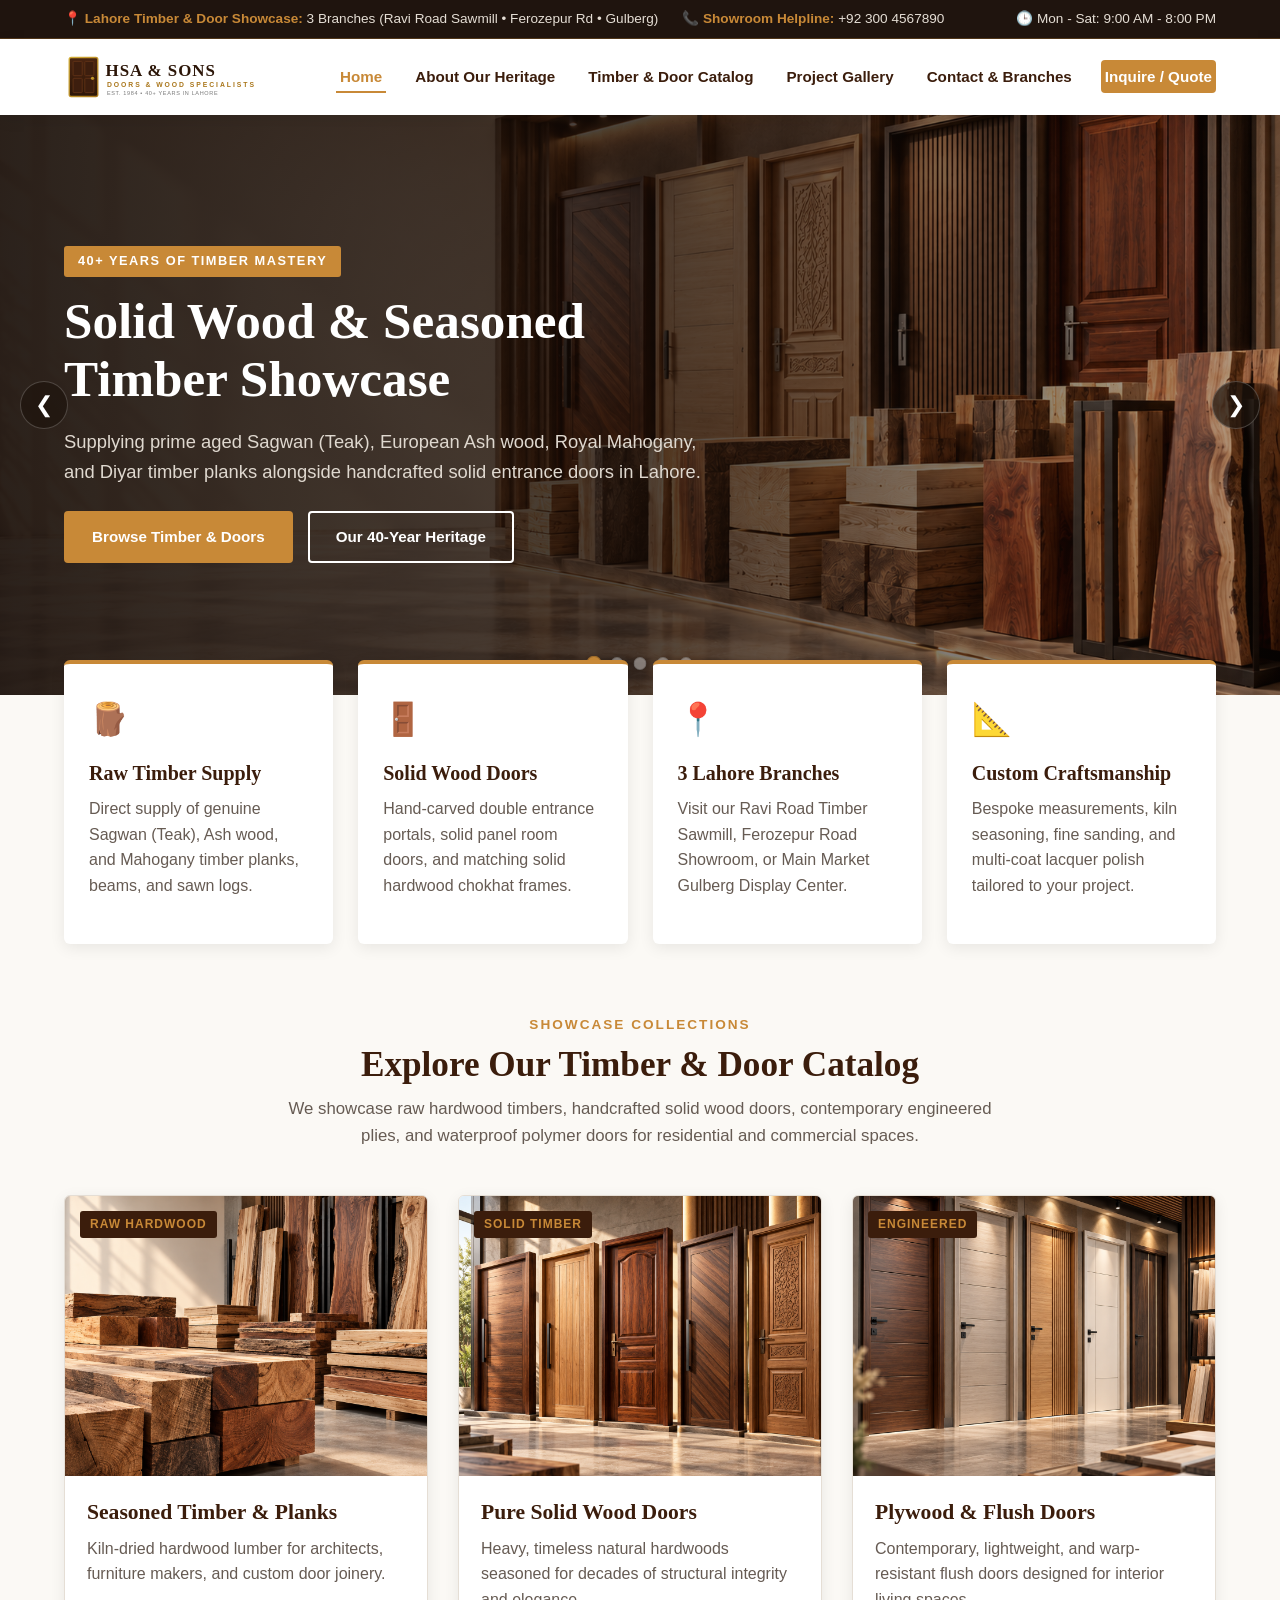
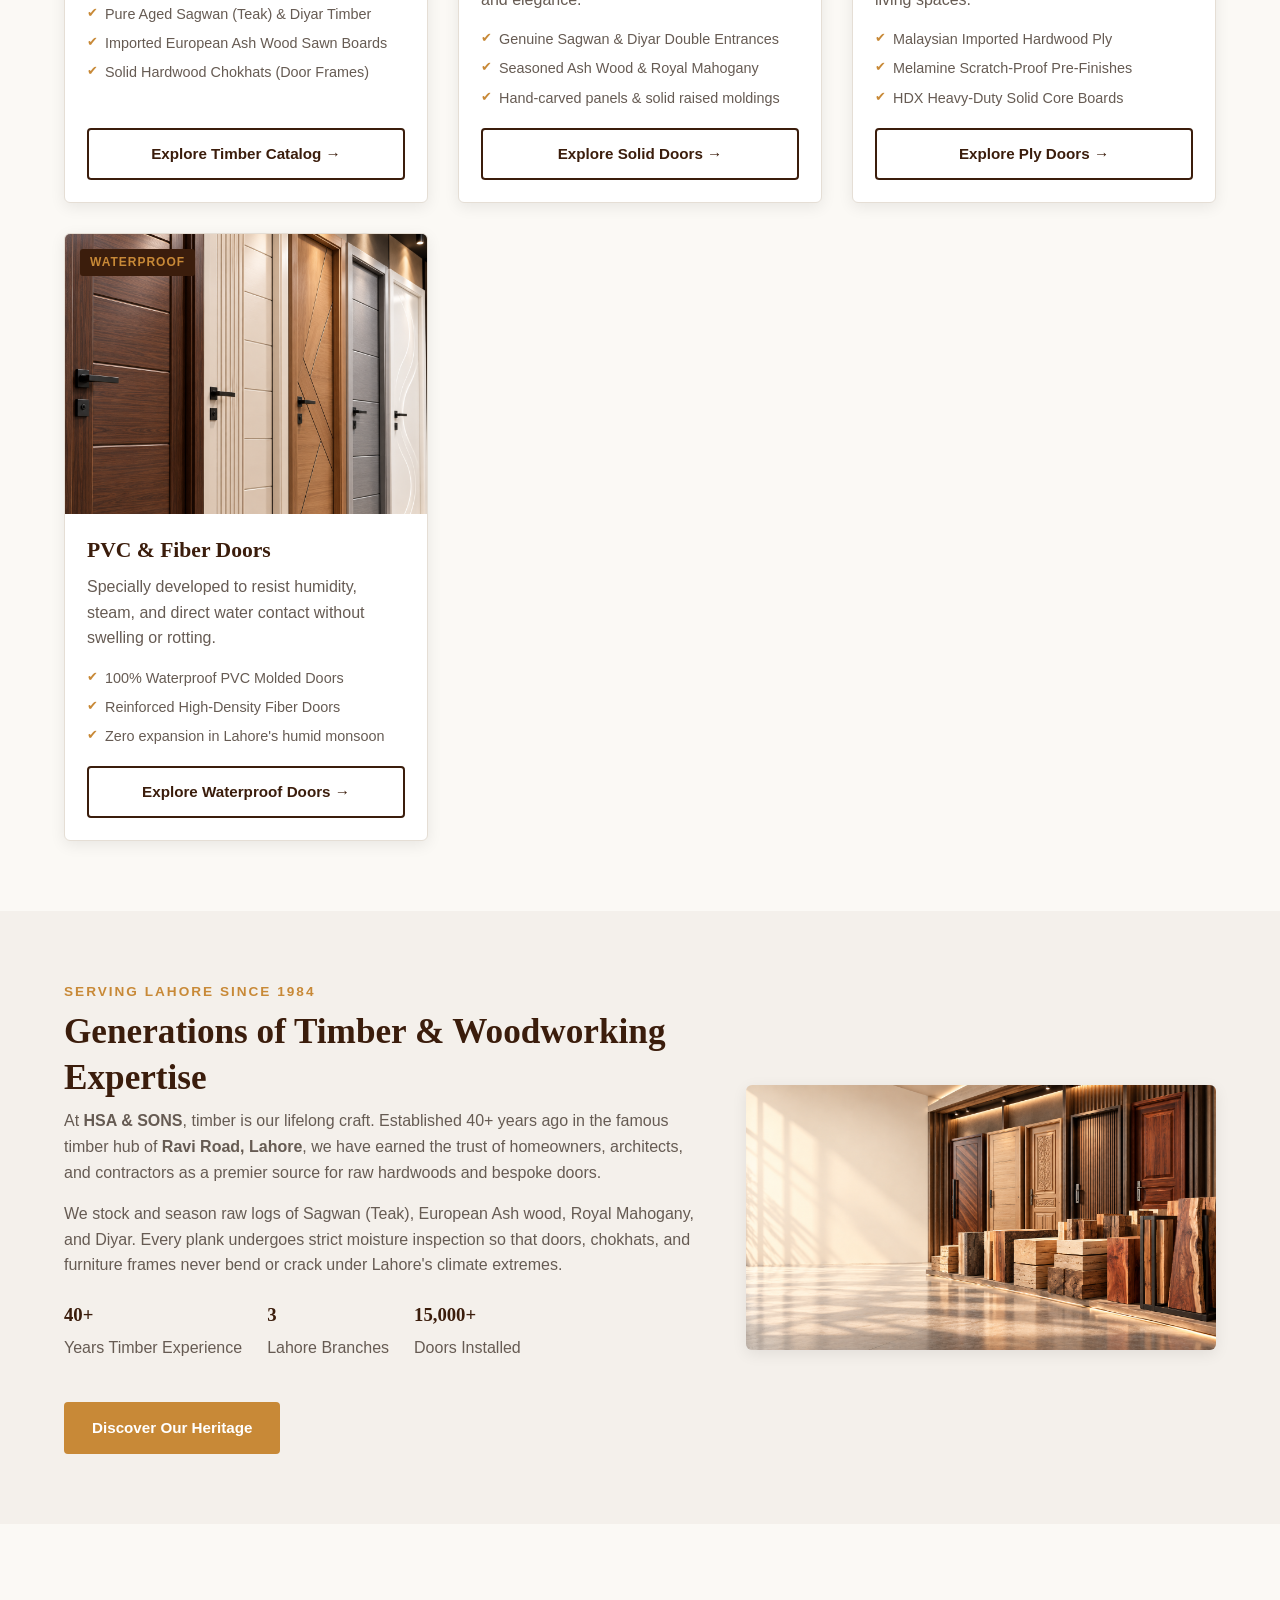
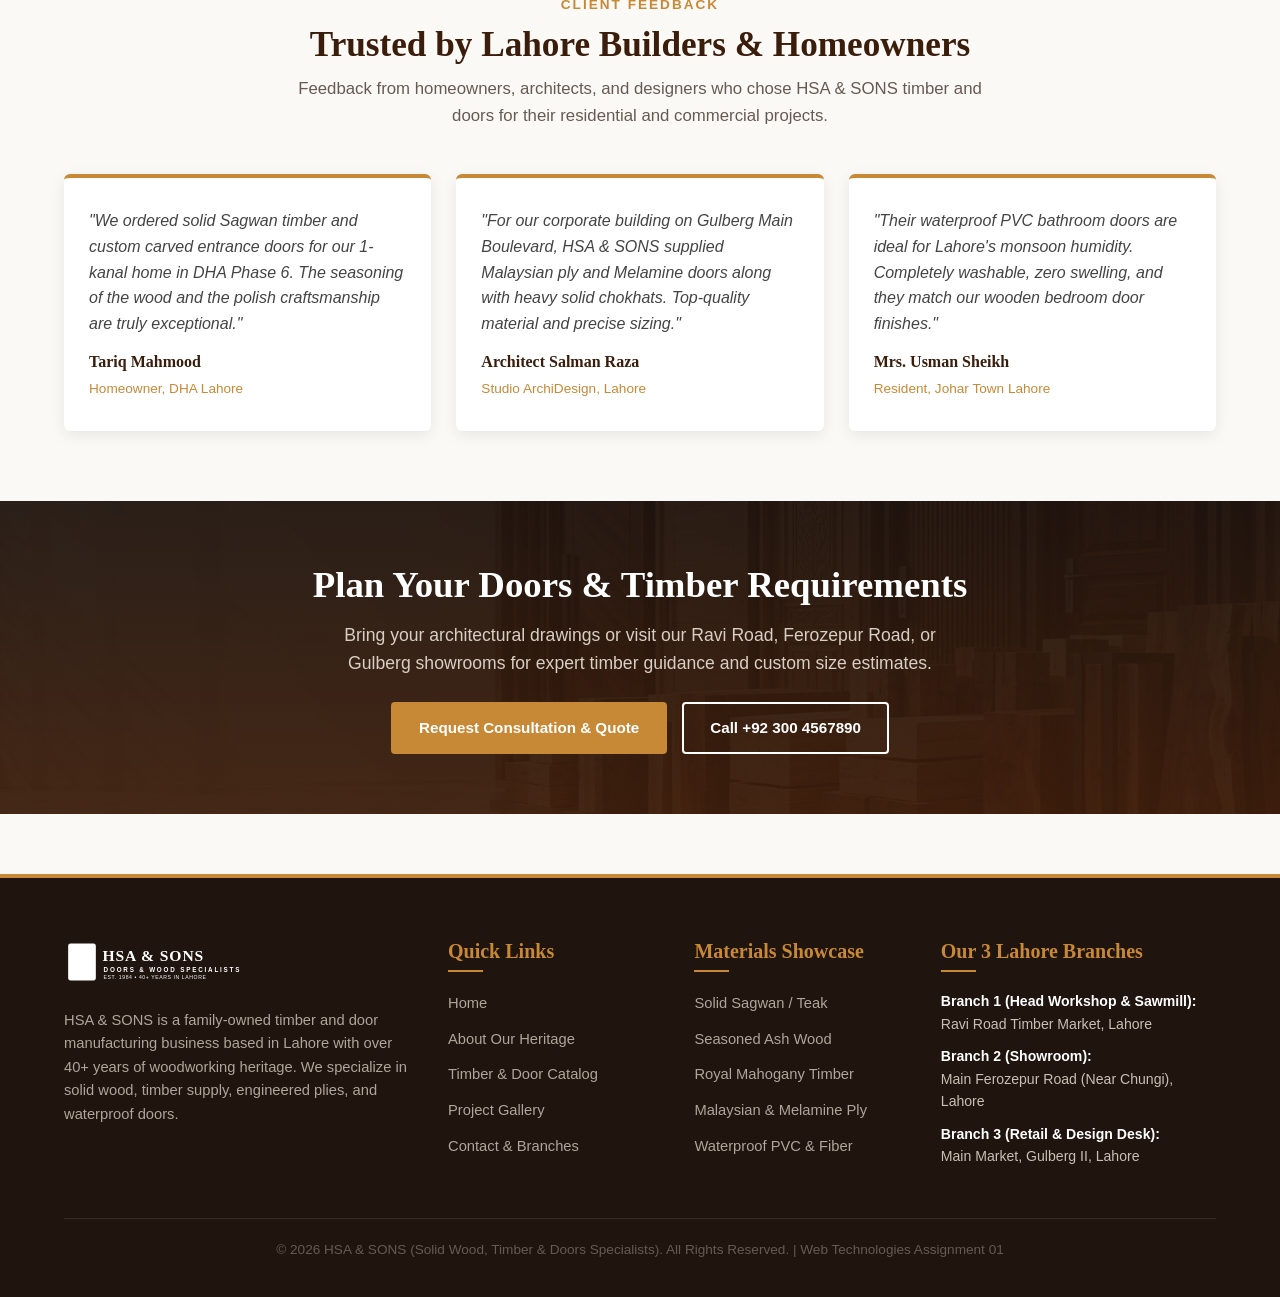
==== commit e627bda4: "fix(responsive): refine hero sections, banners, grids, and touch tables for mobile, tablet, and lapt" ====
--- a/index.html
+++ b/index.html
@@ -281,24 +281,24 @@
     <!-- 4. Story / Heritage Spotlight with Showroom Photo -->
     <section class="section-spacing bg-alt" aria-label="About HSA and Sons Heritage">
       <div class="container">
-        <div style="display: grid; grid-template-columns: repeat(auto-fit, minmax(300px, 1fr)); gap: 40px; align-items: center;">
+        <div class="heritage-story-grid">
           <div>
             <span class="section-subtitle">Serving Lahore Since 1984</span>
             <h2 class="section-title">Generations of Timber &amp; Woodworking Expertise</h2>
             <p>At <strong>HSA &amp; SONS</strong>, timber is our lifelong craft. Established 40+ years ago in the famous timber hub of <strong>Ravi Road, Lahore</strong>, we have earned the trust of homeowners, architects, and contractors as a premier source for raw hardwoods and bespoke doors.</p>
             <p>We stock and season raw logs of Sagwan (Teak), European Ash wood, Royal Mahogany, and Diyar. Every plank undergoes strict moisture inspection so that doors, chokhats, and furniture frames never bend or crack under Lahore's climate extremes.</p>
-            <div style="display: flex; gap: 20px; margin-top: 25px;">
-              <div>
-                <h3 style="font-size: 2rem; color: var(--color-accent); margin-bottom: 0;">40+</h3>
-                <p style="font-size: 0.9rem; font-weight: 600;">Years Timber Experience</p>
-              </div>
-              <div>
-                <h3 style="font-size: 2rem; color: var(--color-accent); margin-bottom: 0;">3</h3>
-                <p style="font-size: 0.9rem; font-weight: 600;">Lahore Branches</p>
-              </div>
-              <div>
-                <h3 style="font-size: 2rem; color: var(--color-accent); margin-bottom: 0;">15,000+</h3>
-                <p style="font-size: 0.9rem; font-weight: 600;">Doors Installed</p>
+            <div class="stats-strip">
+              <div class="stats-item">
+                <h3>40+</h3>
+                <p>Years Timber Experience</p>
+              </div>
+              <div class="stats-item">
+                <h3>3</h3>
+                <p>Lahore Branches</p>
+              </div>
+              <div class="stats-item">
+                <h3>15,000+</h3>
+                <p>Doors Installed</p>
               </div>
             </div>
             <div style="margin-top: 25px;">
@@ -347,11 +347,11 @@
     </section>
 
     <!-- 6. Bottom Consultation CTA -->
-    <section style="background: linear-gradient(rgba(31, 20, 14, 0.95), rgba(59, 29, 12, 0.95)), url('images/hero-section.png') center/cover; color: #fff; padding: 60px 0; text-align: center;">
+    <section class="cta-banner">
       <div class="container">
-        <h2 style="color: #fff; font-size: 2.4rem; margin-bottom: 12px;">Plan Your Doors &amp; Timber Requirements</h2>
-        <p style="color: #d8cfc4; max-width: 650px; margin: 0 auto 25px auto; font-size: 1.1rem;">Bring your architectural drawings or visit our Ravi Road, Ferozepur Road, or Gulberg showrooms for expert timber guidance and custom size estimates.</p>
-        <div style="display: flex; justify-content: center; gap: 15px; flex-wrap: wrap;">
+        <h2>Plan Your Doors &amp; Timber Requirements</h2>
+        <p>Bring your architectural drawings or visit our Ravi Road, Ferozepur Road, or Gulberg showrooms for expert timber guidance and custom size estimates.</p>
+        <div class="cta-btn-group">
           <a href="contact.html" class="btn btn-primary">Request Consultation &amp; Quote</a>
           <a href="tel:+923004567890" class="btn btn-secondary">Call +92 300 4567890</a>
         </div>
--- a/css/style.css
+++ b/css/style.css
@@ -42,6 +42,7 @@
 
 html {
   scroll-behavior: smooth;
+  overflow-x: hidden;
 }
 
 body {
@@ -49,6 +50,8 @@
   color: var(--color-dark);
   background-color: var(--color-light);
   line-height: 1.6;
+  overflow-x: hidden;
+  width: 100%;
 }
 
 /* Layout Container */
@@ -604,13 +607,24 @@
 .table-responsive {
   width: 100%;
   overflow-x: auto;
+  -webkit-overflow-scrolling: touch;
   margin: 25px 0;
   box-shadow: var(--box-shadow);
   border-radius: 6px;
+  border: 1px solid var(--color-gray-200);
+}
+
+.table-scroll-hint {
+  display: none;
+  font-size: 0.82rem;
+  color: var(--color-accent);
+  margin-bottom: 8px;
+  font-weight: 600;
 }
 
 .styled-table {
   width: 100%;
+  min-width: 620px;
   border-collapse: collapse;
   background-color: var(--color-white);
   font-size: 0.95rem;
@@ -837,6 +851,9 @@
   overflow: hidden;
   position: relative;
   box-shadow: 0 10px 30px rgba(0, 0, 0, 0.4);
+  max-height: 90vh;
+  display: flex;
+  flex-direction: column;
 }
 
 .modal-close-btn {
@@ -860,12 +877,13 @@
 
 .modal-img-wrap img {
   width: 100%;
-  height: 360px;
+  height: 340px;
   object-fit: cover;
 }
 
 .modal-body {
   padding: 20px 25px;
+  overflow-y: auto;
 }
 
 .modal-body h3 {
@@ -969,15 +987,97 @@
 }
 
 /* --------------------------------------------------------------------------
-   12. Responsive Breakpoints
+   12. Responsive Helper Components & Layout Classes
    -------------------------------------------------------------------------- */
+.heritage-story-grid {
+  display: grid;
+  grid-template-columns: 1.15fr 0.85fr;
+  gap: 45px;
+  align-items: center;
+}
+
+.stats-strip {
+  display: flex;
+  gap: 25px;
+  margin-top: 25px;
+  flex-wrap: wrap;
+}
+
+.cta-banner {
+  background: linear-gradient(rgba(31, 20, 14, 0.95), rgba(59, 29, 12, 0.95)), url('../images/hero-section.png') center/cover no-repeat;
+  color: #fff;
+  padding: 60px 0;
+  text-align: center;
+}
+
+.cta-banner-primary {
+  background: var(--color-primary);
+}
+
+.cta-banner h2 {
+  color: #fff;
+  font-size: 2.3rem;
+  margin-bottom: 12px;
+}
+
+.cta-banner p {
+  color: #d8cfc4;
+  max-width: 650px;
+  margin: 0 auto 25px auto;
+  font-size: 1.1rem;
+}
+
+.cta-btn-group {
+  display: flex;
+  justify-content: center;
+  gap: 15px;
+  flex-wrap: wrap;
+}
+
+.form-row-grid {
+  display: grid;
+  grid-template-columns: 1fr 1fr;
+  gap: 15px;
+}
+
+/* --------------------------------------------------------------------------
+   13. Responsive Breakpoints (Laptop, Tablet & Mobile)
+   -------------------------------------------------------------------------- */
+
+/* Tablet & Medium Screen Devices (max-width: 992px) */
 @media (max-width: 992px) {
+  .section-spacing {
+    padding: 55px 0;
+  }
+
+  .section-title {
+    font-size: 2rem;
+  }
+
   .hero-title {
-    font-size: 2.5rem;
+    font-size: 2.4rem;
   }
 
   .hero-slider-container {
-    height: 500px;
+    height: 520px;
+  }
+
+  .page-banner {
+    padding: 50px 0;
+  }
+
+  .page-banner h1 {
+    font-size: 2.2rem;
+  }
+
+  .category-cards-grid {
+    grid-template-columns: repeat(auto-fit, minmax(280px, 1fr));
+    gap: 25px;
+  }
+
+  .heritage-story-grid {
+    grid-template-columns: 1fr;
+    gap: 35px;
   }
 
   .contact-layout-grid {
@@ -990,7 +1090,9 @@
   }
 }
 
+/* Standard Mobile & Small Tablets (max-width: 768px) */
 @media (max-width: 768px) {
+  /* Navigation */
   .top-bar {
     display: none;
   }
@@ -1006,9 +1108,10 @@
     width: 100%;
     background-color: var(--color-white);
     flex-direction: column;
-    padding: 20px;
+    padding: 20px 25px;
     gap: 15px;
-    box-shadow: 0 10px 15px rgba(0, 0, 0, 0.1);
+    box-shadow: 0 10px 15px rgba(0, 0, 0, 0.12);
+    border-top: 3px solid var(--color-accent);
     display: none;
   }
 
@@ -1016,6 +1119,25 @@
     display: flex;
   }
 
+  .nav-links li {
+    width: 100%;
+    text-align: center;
+  }
+
+  .nav-links a {
+    display: block;
+    padding: 8px 0;
+    font-size: 1.05rem;
+  }
+
+  .nav-links .btn-nav {
+    display: inline-block;
+    width: 100%;
+    max-width: 260px;
+    margin: 6px auto 0 auto;
+    text-align: center;
+  }
+
   .hamburger.active span:nth-child(1) {
     transform: rotate(45deg) translate(5px, 6px);
   }
@@ -1028,27 +1150,388 @@
     transform: rotate(-45deg) translate(5px, -6px);
   }
 
+  /* Hero Section */
   .hero-slider-container {
-    height: 440px;
+    height: 480px;
+  }
+
+  .hero-content {
+    max-width: 100%;
+    padding: 0 45px;
+  }
+
+  .hero-tag {
+    font-size: 0.75rem;
+    padding: 4px 12px;
+    margin-bottom: 12px;
   }
 
   .hero-title {
-    font-size: 2rem;
+    font-size: 1.85rem;
+    margin-bottom: 14px;
+    line-height: 1.2;
   }
 
   .hero-desc {
-    font-size: 1rem;
-  }
-
+    font-size: 0.95rem;
+    margin-bottom: 20px;
+    line-height: 1.5;
+  }
+
+  .slider-arrow {
+    width: 38px;
+    height: 38px;
+    font-size: 1.1rem;
+  }
+
+  .slider-arrow.prev {
+    left: 8px;
+  }
+
+  .slider-arrow.next {
+    right: 8px;
+  }
+
+  .slider-dots {
+    bottom: 15px;
+    gap: 8px;
+  }
+
+  .slider-dot {
+    width: 10px;
+    height: 10px;
+  }
+
+  /* Page Banners */
+  .page-banner {
+    padding: 45px 0;
+  }
+
+  .page-banner h1 {
+    font-size: 1.95rem;
+    margin-bottom: 8px;
+  }
+
+  .page-banner p {
+    font-size: 0.95rem;
+  }
+
+  /* Section Spacing & Titles */
+  .section-spacing {
+    padding: 45px 0;
+  }
+
+  .section-title {
+    font-size: 1.75rem;
+  }
+
+  .section-desc {
+    font-size: 0.95rem;
+  }
+
+  .section-title-wrap {
+    margin-bottom: 30px;
+  }
+
+  /* Features & Grids */
   .features-grid {
-    margin-top: 30px;
-  }
-
+    margin-top: 25px;
+    grid-template-columns: repeat(auto-fit, minmax(240px, 1fr));
+    gap: 20px;
+  }
+
+  .category-cards-grid {
+    grid-template-columns: repeat(auto-fit, minmax(260px, 1fr));
+    gap: 20px;
+  }
+
+  .category-img {
+    height: 240px;
+  }
+
+  .gallery-grid {
+    grid-template-columns: repeat(auto-fit, minmax(240px, 1fr));
+    gap: 18px;
+  }
+
+  .gallery-item {
+    height: 280px;
+  }
+
+  /* Tables */
+  .table-scroll-hint {
+    display: block;
+  }
+
+  .styled-table {
+    min-width: 580px;
+    font-size: 0.88rem;
+  }
+
+  .styled-table th,
+  .styled-table td {
+    padding: 10px 12px;
+  }
+
+  /* Form & Contact */
+  .form-row-grid {
+    grid-template-columns: 1fr;
+    gap: 0;
+  }
+
+  /* Modals */
+  .modal-overlay {
+    padding: 12px;
+  }
+
+  .modal-img-wrap img {
+    height: 240px;
+  }
+
+  .modal-body {
+    padding: 18px 20px;
+  }
+
+  .modal-body h3 {
+    font-size: 1.3rem;
+  }
+
+  .modal-meta {
+    flex-direction: column;
+    gap: 10px;
+    margin-top: 12px;
+    padding-top: 12px;
+  }
+
+  /* CTA Banner */
+  .cta-banner {
+    padding: 45px 0;
+  }
+
+  .cta-banner h2 {
+    font-size: 1.8rem;
+  }
+
+  .cta-banner p {
+    font-size: 0.98rem;
+  }
+
+  /* Footer */
   .footer-grid {
     grid-template-columns: 1fr;
-  }
-
-  .section-title {
-    font-size: 1.8rem;
-  }
-}
+    gap: 30px;
+    padding-bottom: 30px;
+  }
+
+  .site-footer {
+    padding-top: 45px;
+    margin-top: 45px;
+  }
+}
+
+/* Small Mobile Phones (max-width: 480px) */
+@media (max-width: 480px) {
+  .container {
+    width: 92%;
+  }
+
+  .logo img {
+    height: 42px;
+  }
+
+  /* Hero Section (Phone View) */
+  .hero-slider-container {
+    height: 520px;
+  }
+
+  .hero-content {
+    padding: 0 32px;
+  }
+
+  .hero-tag {
+    font-size: 0.7rem;
+    padding: 3px 10px;
+    margin-bottom: 10px;
+    letter-spacing: 1px;
+  }
+
+  .hero-title {
+    font-size: 1.55rem;
+    line-height: 1.25;
+    margin-bottom: 12px;
+  }
+
+  .hero-desc {
+    font-size: 0.88rem;
+    line-height: 1.5;
+    margin-bottom: 18px;
+  }
+
+  .hero-btn-group {
+    flex-direction: column;
+    width: 100%;
+    gap: 10px;
+  }
+
+  .hero-btn-group .btn {
+    width: 100%;
+    text-align: center;
+    padding: 10px 14px;
+    font-size: 0.88rem;
+  }
+
+  .slider-arrow {
+    width: 32px;
+    height: 32px;
+    font-size: 0.95rem;
+  }
+
+  .slider-arrow.prev {
+    left: 4px;
+  }
+
+  .slider-arrow.next {
+    right: 4px;
+  }
+
+  .slider-dots {
+    bottom: 12px;
+    gap: 6px;
+  }
+
+  .slider-dot {
+    width: 8px;
+    height: 8px;
+  }
+
+  /* Page Banners */
+  .page-banner {
+    padding: 35px 0;
+  }
+
+  .page-banner h1 {
+    font-size: 1.6rem;
+  }
+
+  .page-banner p {
+    font-size: 0.88rem;
+  }
+
+  /* Filter Navigation Buttons */
+  .filter-nav {
+    gap: 6px;
+    margin-bottom: 22px;
+  }
+
+  .filter-btn {
+    padding: 7px 12px;
+    font-size: 0.8rem;
+  }
+
+  /* Grids & Cards */
+  .features-grid {
+    grid-template-columns: 1fr;
+    gap: 16px;
+    margin-top: 20px;
+  }
+
+  .feature-box {
+    padding: 20px 16px;
+  }
+
+  .category-cards-grid {
+    grid-template-columns: 1fr;
+    gap: 20px;
+  }
+
+  .category-img {
+    height: 210px;
+  }
+
+  .category-body {
+    padding: 18px 16px;
+  }
+
+  .category-body h3 {
+    font-size: 1.2rem;
+  }
+
+  .gallery-grid {
+    grid-template-columns: 1fr;
+    gap: 16px;
+  }
+
+  .gallery-item {
+    height: 250px;
+  }
+
+  /* Contact Form & Cards */
+  .contact-form-box {
+    padding: 20px 16px;
+  }
+
+  .info-card {
+    padding: 18px 16px;
+  }
+
+  .form-control {
+    padding: 10px 12px;
+    font-size: 16px; /* Prevents iOS Safari auto-zoom on focus */
+  }
+
+  /* Tables */
+  .styled-table {
+    min-width: 540px;
+    font-size: 0.82rem;
+  }
+
+  .styled-table th,
+  .styled-table td {
+    padding: 8px 10px;
+  }
+
+  /* Modals */
+  .modal-img-wrap img {
+    height: 180px;
+  }
+
+  .modal-body {
+    padding: 15px;
+  }
+
+  .modal-body h3 {
+    font-size: 1.15rem;
+  }
+
+  .modal-body p {
+    font-size: 0.88rem;
+  }
+
+  /* CTA Banner */
+  .cta-banner h2 {
+    font-size: 1.5rem;
+  }
+
+  .cta-btn-group {
+    flex-direction: column;
+    width: 100%;
+    gap: 10px;
+  }
+
+  .cta-btn-group .btn {
+    width: 100%;
+    text-align: center;
+  }
+
+  .stats-strip {
+    gap: 15px;
+  }
+
+  .stats-strip > div {
+    flex: 1 1 30%;
+  }
+
+  .stats-strip h3 {
+    font-size: 1.6rem;
+  }
+}
